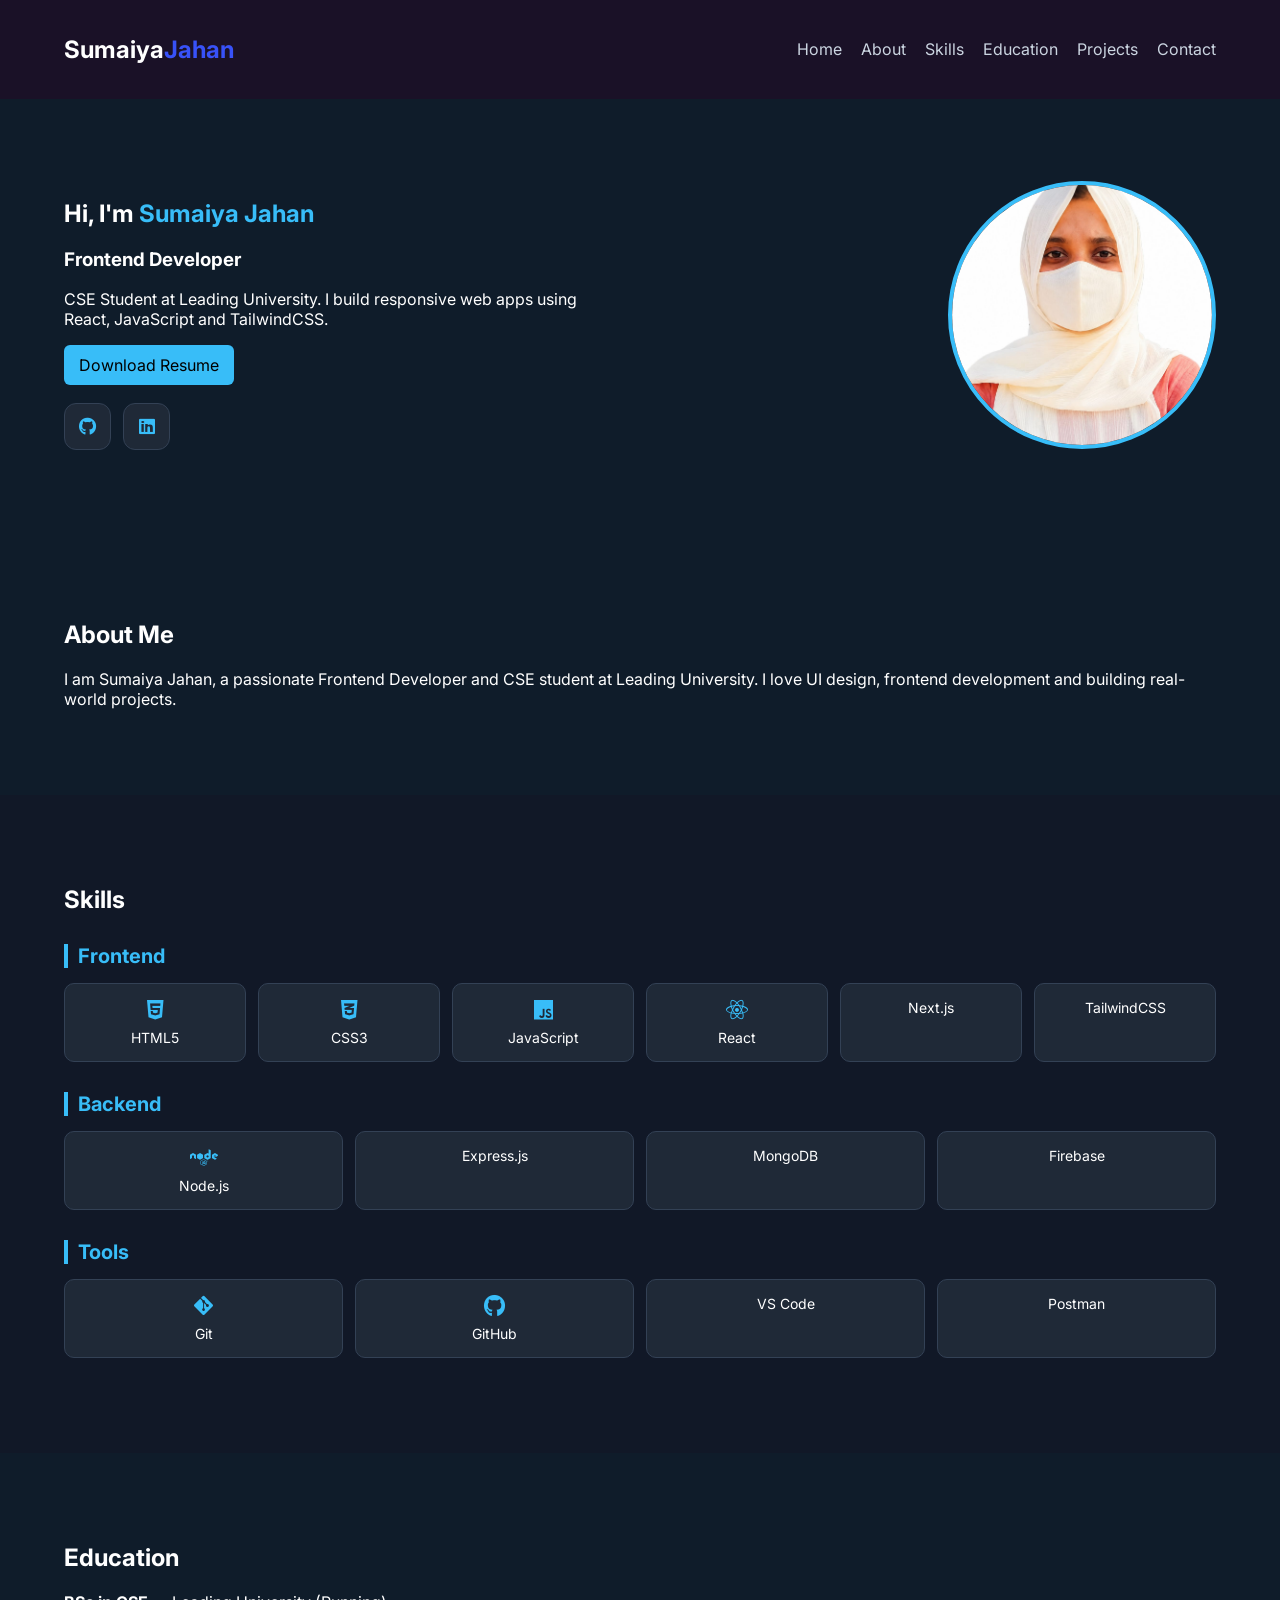
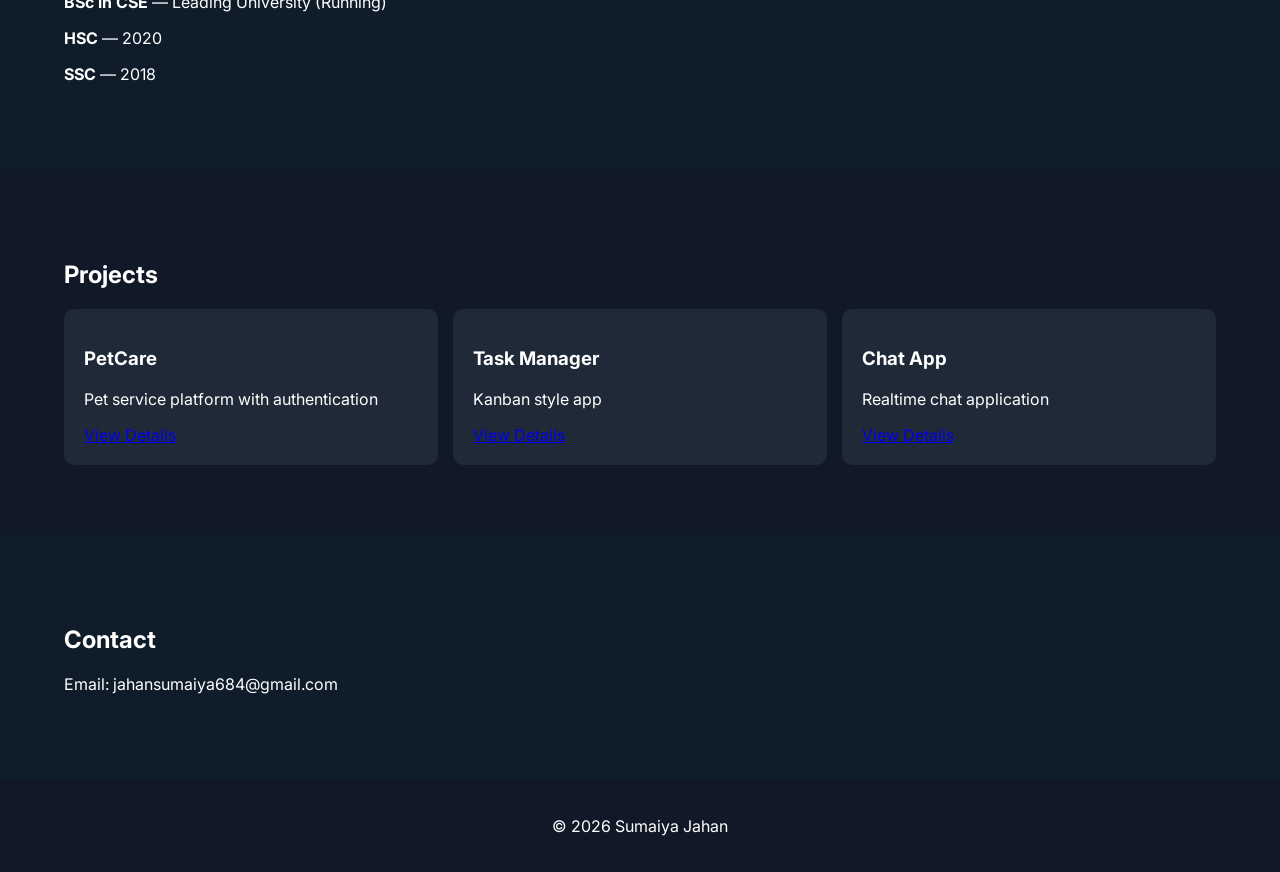
==== index.html @ 9c6f7a96 "portfolio" ====
<!DOCTYPE html>
<html lang="en">
<head>
<meta charset="UTF-8">
<meta name="viewport" content="width=device-width, initial-scale=1.0">

<title>Sumaiya Jahan — Portfolio</title>

<link href="https://fonts.googleapis.com/css2?family=Inter:wght@400;500;600;700&display=swap" rel="stylesheet">

<!-- Font Awesome -->
<link rel="stylesheet" href="https://cdnjs.cloudflare.com/ajax/libs/font-awesome/6.5.1/css/all.min.css">

<link rel="stylesheet" href="style.css">
</head>

<body>

<!-- NAVBAR -->
<header class="navbar">
  <div class="wrap nav">
    <h2 class="logo">Sumaiya<span>Jahan</span></h2>

    <nav>
      <a href="#home">Home</a>
      <a href="#about">About</a>
      <a href="#skills">Skills</a>
      <a href="#education">Education</a>
      <a href="#projects">Projects</a>
      <a href="#contact">Contact</a>
    </nav>
  </div>
</header>



<!-- HERO -->
<section id="home" class="hero">
  <div class="wrap hero-grid">

    <!-- LEFT SIDE TEXT -->
    <div class="hero-text">

      <h1>Hi, I'm <span>Sumaiya Jahan</span></h1>
      <h3>Frontend Developer</h3>

      <p>
        CSE Student at Leading University. I build responsive web apps using React, JavaScript and TailwindCSS.
      </p>

      <!-- BUTTONS -->
      <div class="btns">
        <a href="assets/resume.pdf" class="btn" download>Download Resume</a>
      </div>

      <!-- SOCIAL ICONS -->
      <div class="social-row">

        <a href="https://github.com/Sumaiya1044" target="_blank" class="social-btn github">
          <i class="fa-brands fa-github"></i>
        </a>

      <a href="https://www.linkedin.com/in/sumaiya-jahan7953/" target="_blank" rel="noopener noreferrer" class="social-btn linkedin">
  <i class="fa-brands fa-linkedin"></i>
</a>


      </div>

    </div>

    <!-- RIGHT SIDE IMAGE -->
    <div class="photo">
      <img src="assets/img.jpg.jpeg" class="profile-img" alt="Profile Image">
    </div>

  </div>
</section>
    
  

 

</section>

<!-- ABOUT -->
<section id="about" class="section">
  <div class="wrap">
    <h2>About Me</h2>

    <p>
      I am Sumaiya Jahan, a passionate Frontend Developer and CSE student at Leading University.
      I love UI design, frontend development and building real-world projects.
    </p>
  </div>
</section>

<!-- SKILLS -->
<section id="skills" class="section dark">
  <div class="wrap">

    <h2>Skills</h2>

    <!-- FRONTEND -->
    <h3 class="skill-title">Frontend</h3>
    <div class="skills-grid">

      <div class="skill-card"><i class="fa-brands fa-html5"></i><p>HTML5</p></div>
      <div class="skill-card"><i class="fa-brands fa-css3-alt"></i><p>CSS3</p></div>
      <div class="skill-card"><i class="fa-brands fa-js"></i><p>JavaScript</p></div>
      <div class="skill-card"><i class="fa-brands fa-react"></i><p>React</p></div>
      <div class="skill-card"><p>Next.js</p></div>
      <div class="skill-card"><p>TailwindCSS</p></div>

    </div>

    <!-- BACKEND -->
    <h3 class="skill-title">Backend</h3>
    <div class="skills-grid">

      <div class="skill-card"><i class="fa-brands fa-node"></i><p>Node.js</p></div>
      <div class="skill-card"><p>Express.js</p></div>
      <div class="skill-card"><p>MongoDB</p></div>
      <div class="skill-card"><p>Firebase</p></div>

    </div>

    <!-- TOOLS -->
    <h3 class="skill-title">Tools</h3>
    <div class="skills-grid">

      <div class="skill-card"><i class="fa-brands fa-git-alt"></i><p>Git</p></div>
      <div class="skill-card"><i class="fa-brands fa-github"></i><p>GitHub</p></div>
      <div class="skill-card"><p>VS Code</p></div>
      <div class="skill-card"><p>Postman</p></div>

    </div>

  </div>
</section>

<!-- EDUCATION -->
<section id="education" class="section">
  <div class="wrap">
    <h2>Education</h2>

    <p><b>BSc in CSE</b> — Leading University (Running)</p>
    <p><b>HSC</b> — 2020</p>
    <p><b>SSC</b> — 2018</p>
  </div>
</section>

<!-- PROJECTS -->
<section id="projects" class="section dark">
  <div class="wrap">
    <h2>Projects</h2>

    <div class="grid">

      <div class="card">
  <h3>PetCare</h3>
  <p>Pet service platform with authentication</p>

  <!-- VIEW DETAILS LINK -->
  <a href="project1.html" class="btn-small">View Details</a>
</div>

      <div class="card">
  <h3>Task Manager</h3>
  <p>Kanban style app</p>
  <a href="coming-soon.html">View Details</a>
</div>

      <div class="card">
        <h3>Chat App</h3>
        <p>Realtime chat application</p>
        <a href=".html">View Details</a>
      </div>

    </div>
  </div>
</section>

<!-- CONTACT -->
<section id="contact" class="section">
  <div class="wrap">
    <h2>Contact</h2>

    <p>Email: jahansumaiya684@gmail.com</p>
    
  </div>
</section>

<footer>
  <p>© 2026 Sumaiya Jahan</p>
</footer>

</body>
</html>
---- style.css ----
body{
  margin:0;
  font-family:Inter;
  background:#0f1c2a;
  color:white;
}

/* NAVBAR */
.navbar{
  background:#1a1127;
  padding:15px 0;
  position:sticky;
  top:0;
}

.wrap{
  width:90%;
  margin:auto;
}

.nav{
  display:flex;
  justify-content:space-between;
  align-items:center;
}

.nav a{
  color:#cbd5e1;
  margin-left:15px;
  text-decoration:none;
}

.logo span{ color:#3852f8; }

/* HERO */
.hero{ padding:80px 0; }

.hero-grid{
  display:flex;
  justify-content:space-between;
  align-items:center;
  gap:30px;
}

.hero h1 span{ color:#38bdf8; }

/* BUTTON */
.btn{
  display:inline-block;
  padding:10px 15px;
  background:#38bdf8;
  color:black;
  text-decoration:none;
  margin-right:10px;
  border-radius:6px;
}

.btn.outline{
  background:transparent;
  border:1px solid #38bdf8;
  color:#38bdf8;
}

/* ===== SOCIAL ICONS ===== */
.social-row{
  display:flex;
  gap:12px;
  margin-top:18px;
}

.social-btn{
  width:45px;
  height:45px;
  display:flex;
  align-items:center;
  justify-content:center;
  border-radius:12px;
  background:#1f2937;
  border:1px solid #334155;
  color:#38bdf8;
  font-size:18px;
  text-decoration:none;
  transition:0.3s ease;
  position:relative;
  overflow:hidden;
}

/* hover animation */
.social-btn:hover{
  transform:translateY(-4px) scale(1.05);
  color:white;
}

/* GitHub */
.social-btn.github:hover{
  background:#171515;
  box-shadow:0 0 15px rgba(23,21,21,0.6);
}

/* LinkedIn */
.social-btn.linkedin:hover{
  background:#0a66c2;
  box-shadow:0 0 15px rgba(10,102,194,0.6);
}

/* Facebook */
.social-btn.facebook:hover{
  background:#1877f2;
  box-shadow:0 0 15px rgba(24,119,242,0.6);
}

/* subtle glow effect */
.social-btn::after{
  content:"";
  position:absolute;
  width:100%;
  height:100%;
  top:0;
  left:0;
  background:rgba(255,255,255,0.05);
  opacity:0;
  transition:0.3s;
}

.social-btn:hover::after{
  opacity:1;
}

/* IMAGE */
.photo img{
  width:220px;
  border-radius:50%;
  border:4px solid #38bdf8;
}


/* SECTION */
.section{
  padding:70px 0;
}

.dark{
  background:#111827;
}

.skill-title{
  margin-top:30px;
  margin-bottom:15px;
  color:#38bdf8;
  font-size:20px;
  border-left:4px solid #38bdf8;
  padding-left:10px;
}

.skills-grid{
  display:grid;
  grid-template-columns:repeat(auto-fit,minmax(120px,1fr));
  gap:12px;
  margin-bottom:25px;
}

.skill-card{
  background:#1f2937;
  border:1px solid #334155;
  padding:15px;
  border-radius:10px;
  text-align:center;
  transition:0.3s;
  cursor:pointer;
}

.skill-card i{
  font-size:22px;
  margin-bottom:8px;
  color:#38bdf8;
}

.skill-card p{
  margin:0;
  font-size:14px;
}

.skill-card:hover{
  transform:translateY(-5px);
  background:#38bdf8;
  color:black;
}

.skill-card:hover i{
  color:black;
}

.box{
  background:#1f2937;
  padding:10px 15px;
  border-radius:8px;
}

/* GRID */
.grid{
  display:grid;
  grid-template-columns:repeat(3,1fr);
  gap:15px;
}

.card{
  background:#1f2937;
  padding:20px;
  border-radius:10px;
}

/* FOOTER */
footer{
  text-align:center;
  padding:20px;
  background:#111827;
}

/* RESPONSIVE */
@media(max-width:768px){
  .hero-grid{
    flex-direction:column;
    text-align:center;
  }

  .grid{
    grid-template-columns:1fr;
  }
}
/* HERO LEFT + RIGHT LAYOUT */
.hero-grid{
  display:flex;
  justify-content:space-between;
  align-items:center;
  gap:40px;
}

.hero-text{
  flex:1;
}

/* RIGHT SIDE IMAGE */
.photo{
  flex:1;
  display:flex;
  justify-content:flex-end;
  align-items:center;
}

.photo img{
  width:260px;
  height:260px;
  border-radius:50%;
  border:4px solid #38bdf8;
  object-fit:cover;
  transition:0.3s ease;
}

/* hover effect */
.photo img:hover{
  transform:scale(1.05);
  box-shadow:0 0 20px rgba(56,189,248,0.5);
}

/* RESPONSIVE FIX */
@media(max-width:768px){
  .hero-grid{
    flex-direction:column;
    text-align:center;
  }

  .photo{
    justify-content:center;
    margin-top:20px;
  }
}
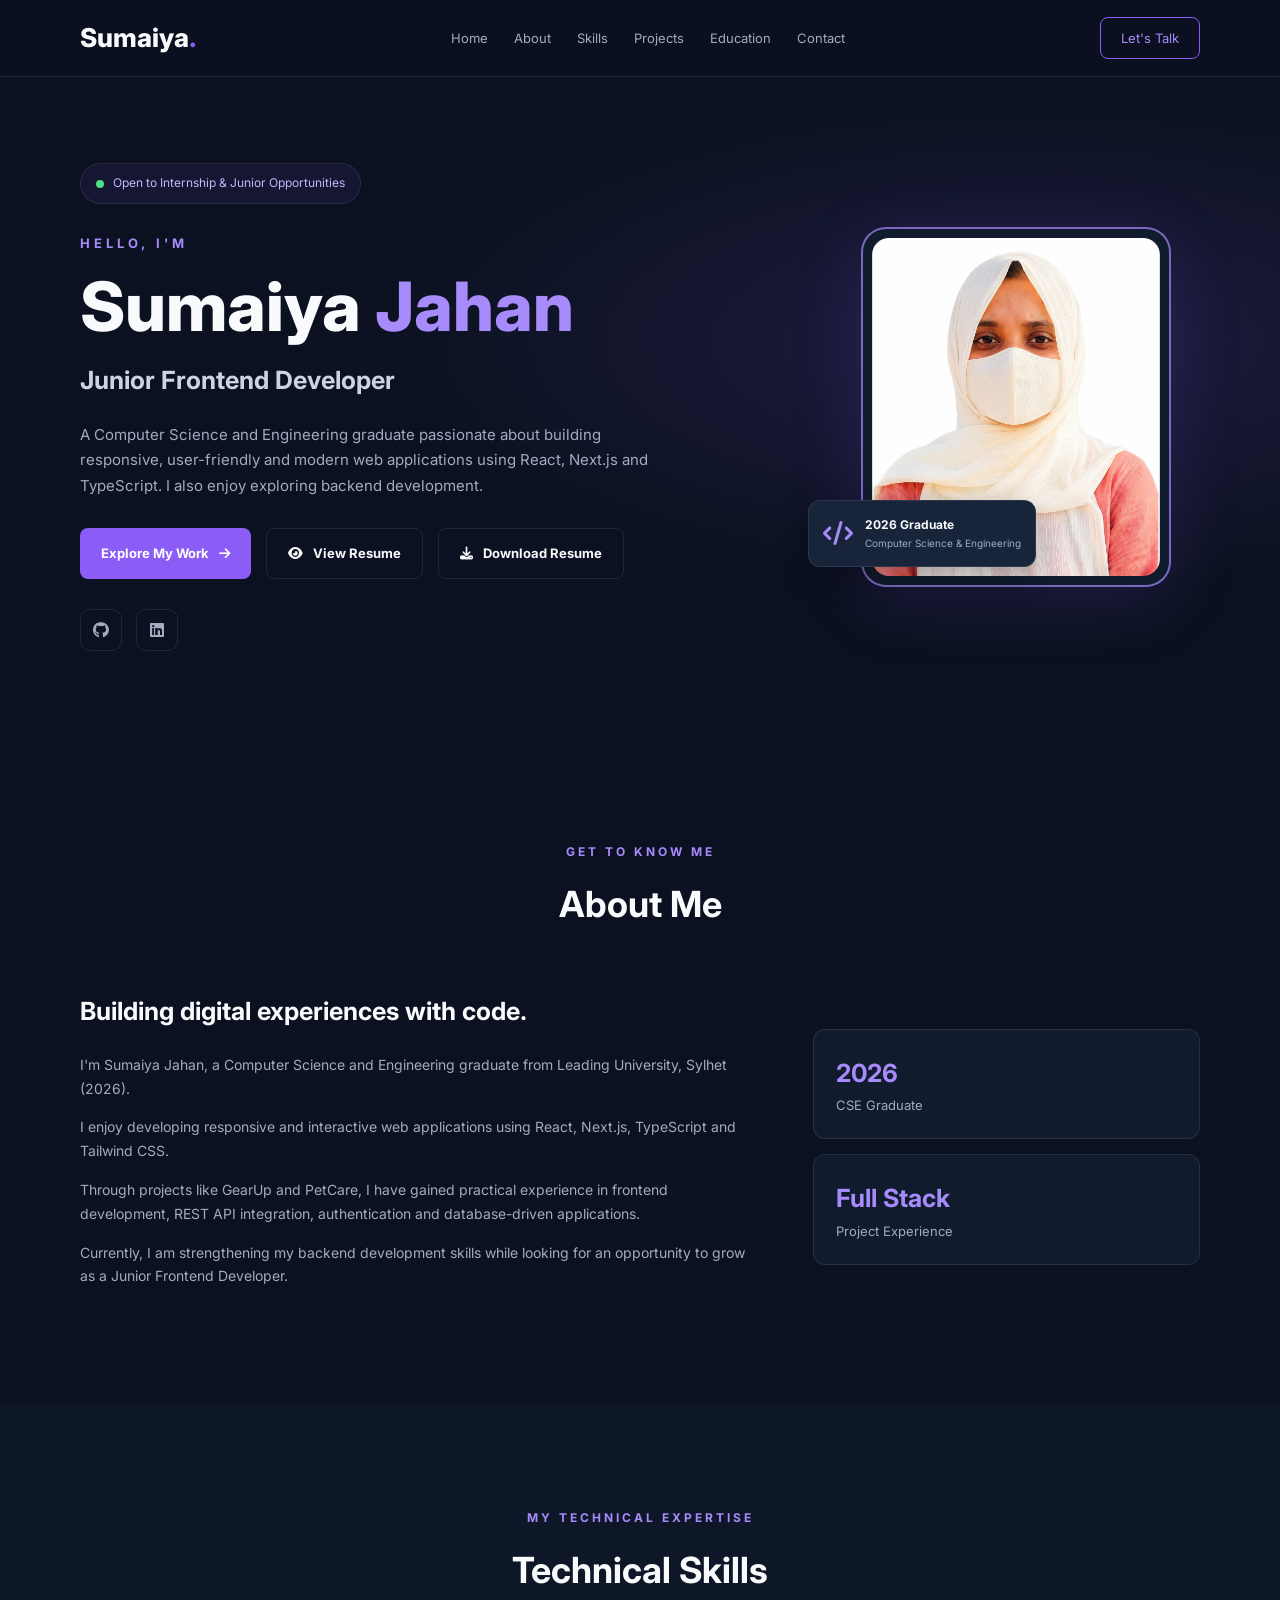
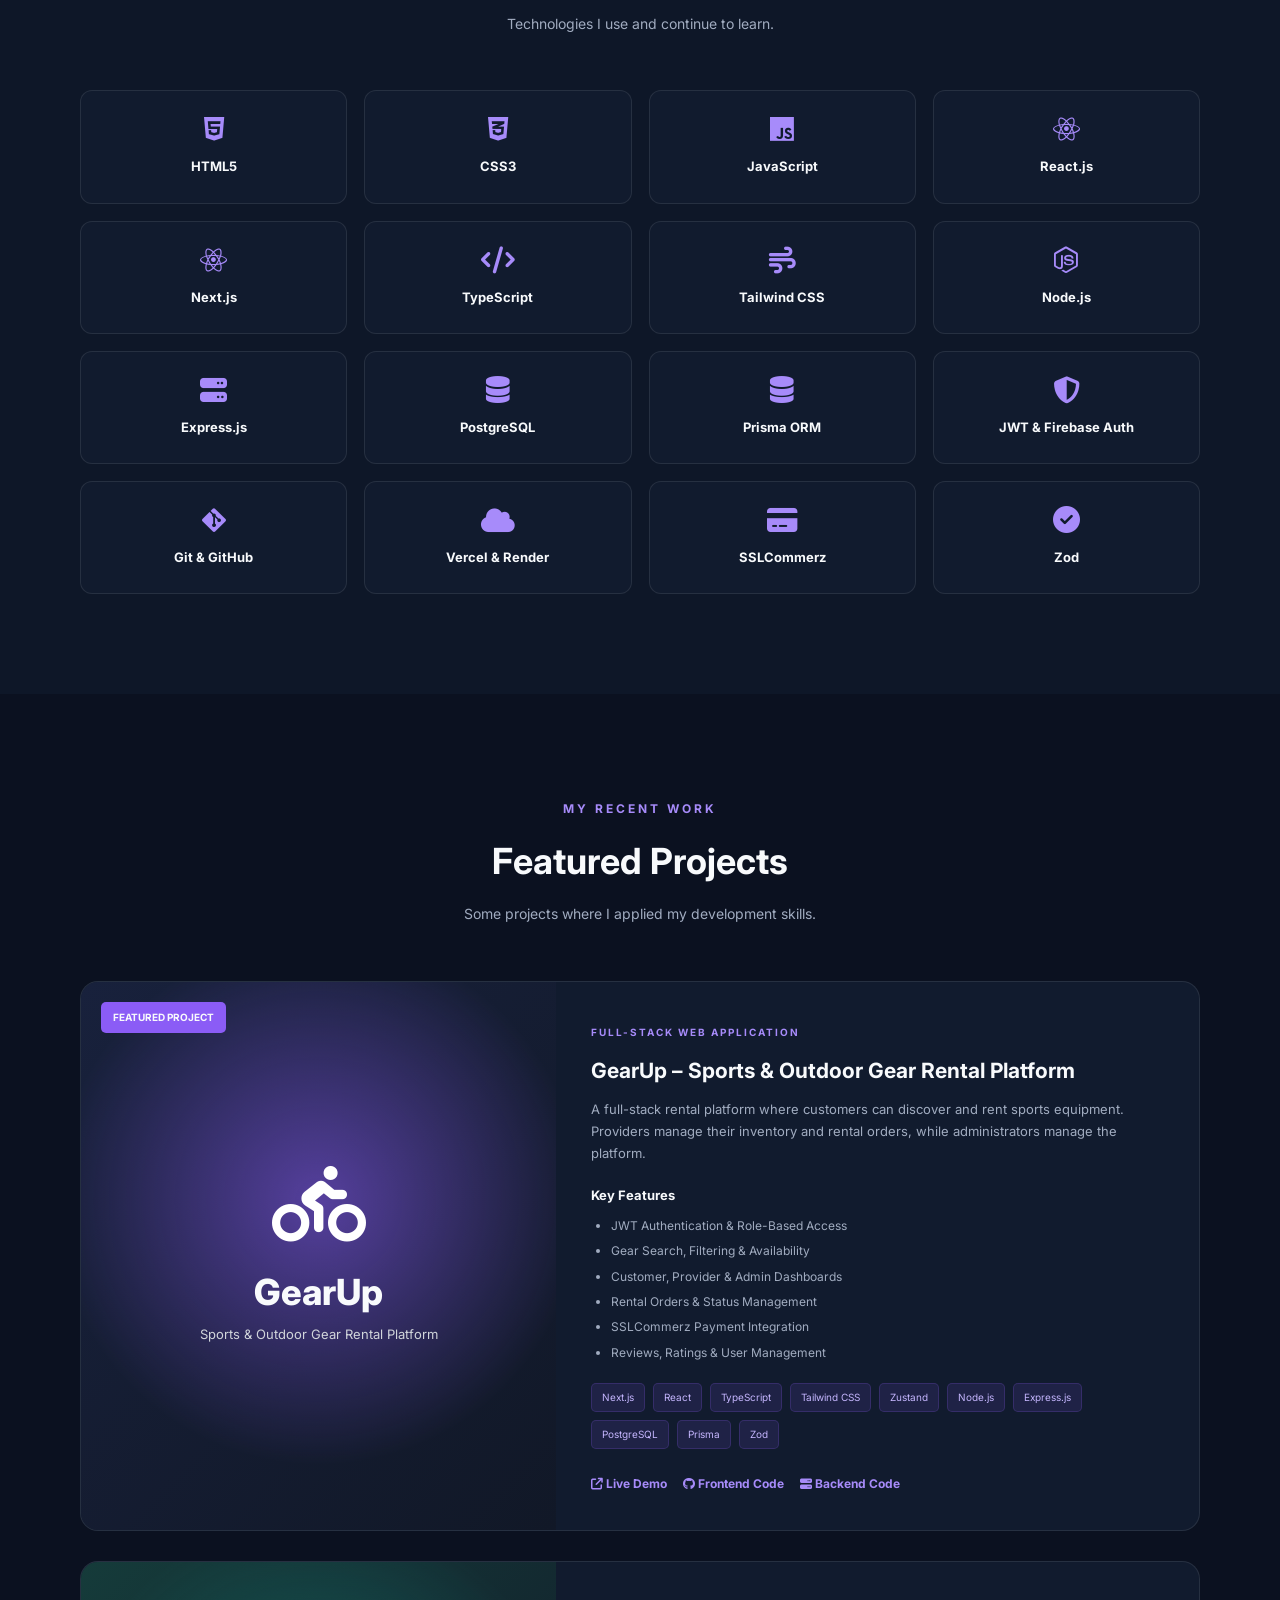
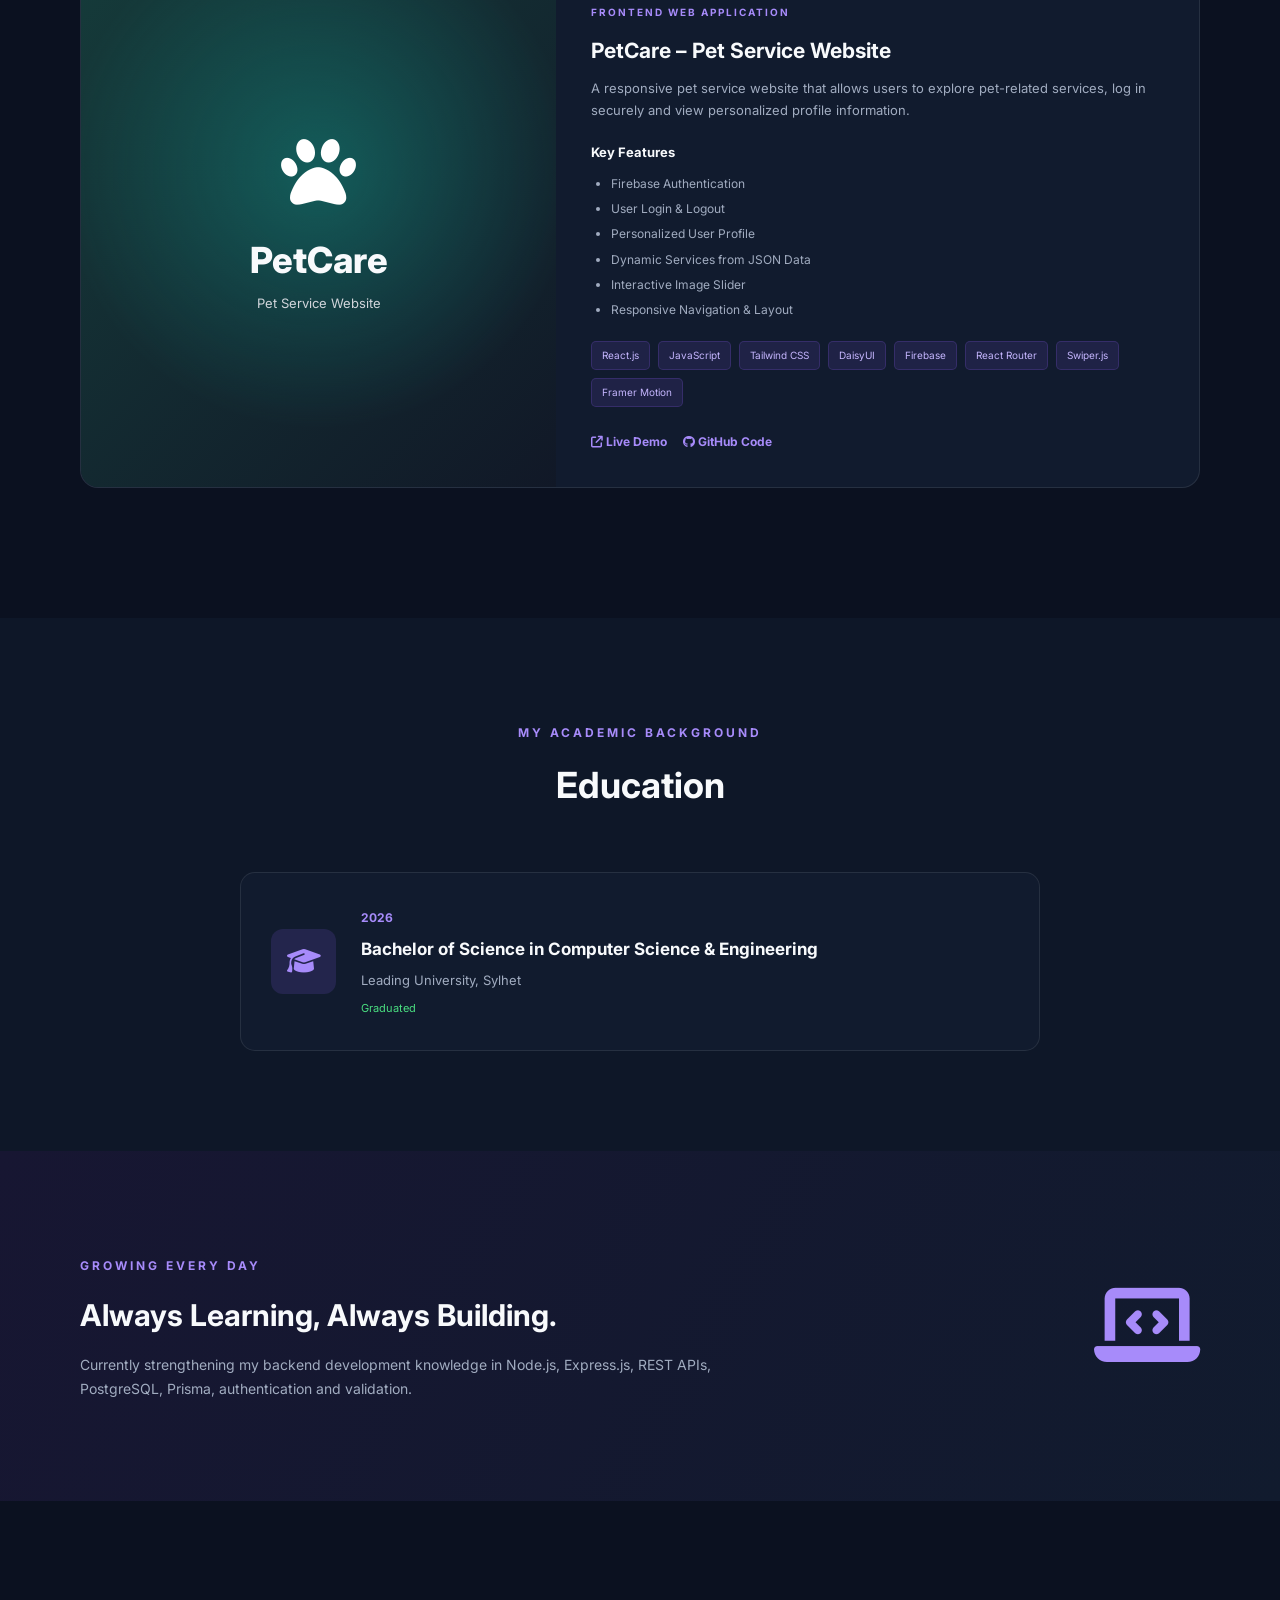
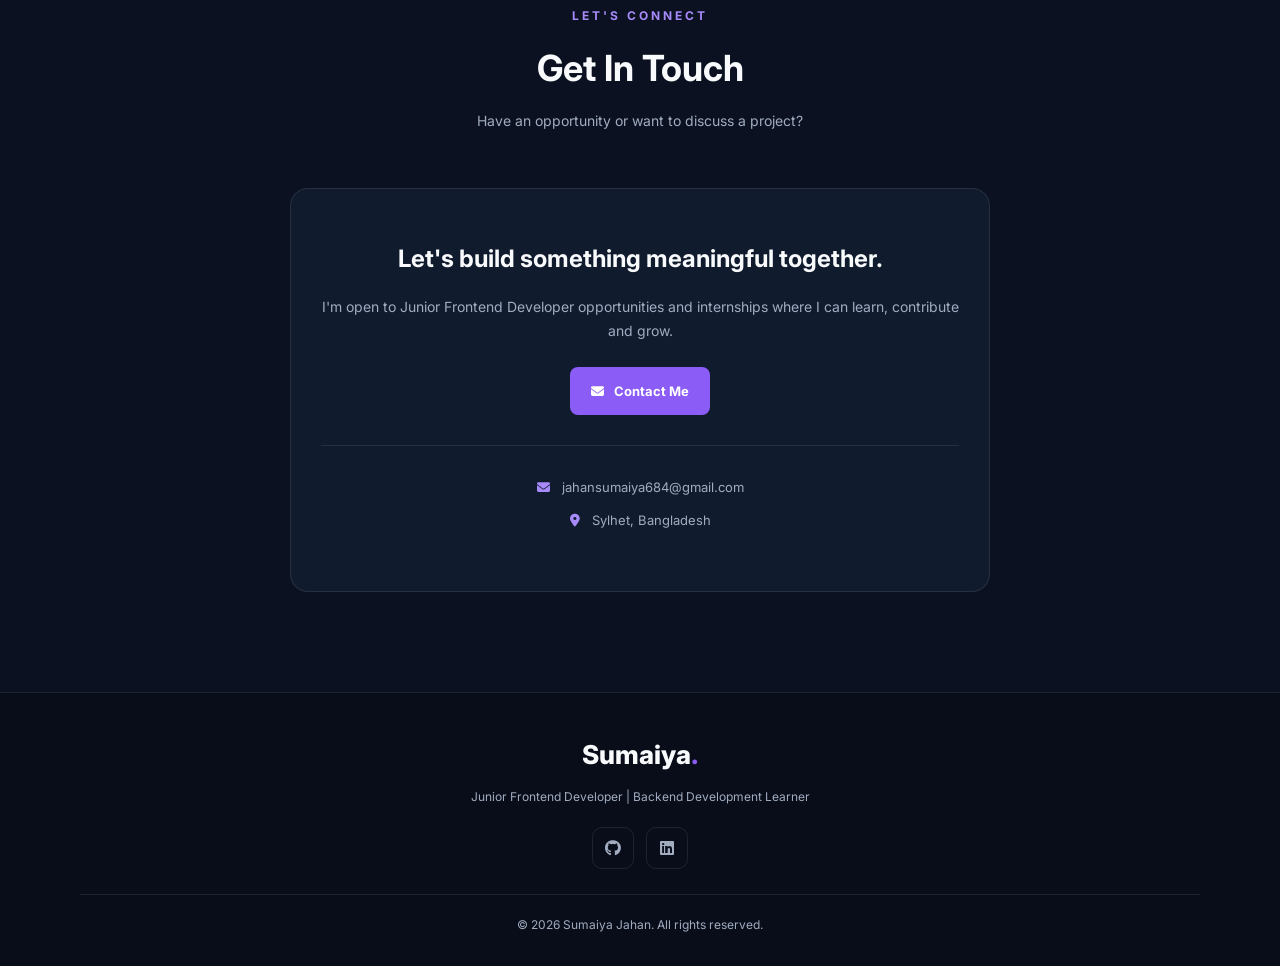
==== commit a0a8b9bd: "update portfolio design and project screenshots" ====
--- a/index.html
+++ b/index.html
@@ -1,66 +1,122 @@
+
 <!DOCTYPE html>
 <html lang="en">
 <head>
-<meta charset="UTF-8">
-<meta name="viewport" content="width=device-width, initial-scale=1.0">
-
-<title>Sumaiya Jahan — Portfolio</title>
-
-<link href="https://fonts.googleapis.com/css2?family=Inter:wght@400;500;600;700&display=swap" rel="stylesheet">
-
-<!-- Font Awesome -->
-<link rel="stylesheet" href="https://cdnjs.cloudflare.com/ajax/libs/font-awesome/6.5.1/css/all.min.css">
-
-<link rel="stylesheet" href="style.css">
+  <meta charset="UTF-8">
+  <meta name="viewport" content="width=device-width, initial-scale=1.0">
+
+  <title>Sumaiya Jahan | Junior Frontend Developer</title>
+
+  <meta name="description"
+    content="Sumaiya Jahan - Junior Frontend Developer. Explore my portfolio, skills and projects.">
+
+  <link rel="preconnect" href="https://fonts.googleapis.com">
+  <link rel="preconnect" href="https://fonts.gstatic.com" crossorigin>
+
+  <link href="https://fonts.googleapis.com/css2?family=Inter:wght@400;500;600;700;800&display=swap"
+    rel="stylesheet">
+
+  <link rel="stylesheet"
+    href="https://cdnjs.cloudflare.com/ajax/libs/font-awesome/6.5.1/css/all.min.css">
+
+  <link rel="stylesheet" href="style.css">
 </head>
 
 <body>
 
-<!-- NAVBAR -->
-<header class="navbar">
-  <div class="wrap nav">
-    <h2 class="logo">Sumaiya<span>Jahan</span></h2>
-
-    <nav>
-      <a href="#home">Home</a>
-      <a href="#about">About</a>
-      <a href="#skills">Skills</a>
-      <a href="#education">Education</a>
-      <a href="#projects">Projects</a>
-      <a href="#contact">Contact</a>
-    </nav>
-  </div>
-</header>
-
-
-
+  <!-- NAVBAR -->
+  <header class="navbar">
+    <div class="container nav-container">
+
+      <a href="#home" class="logo">
+        Sumaiya<span>.</span>
+      </a>
+
+      <nav>
+        <a href="#home">Home</a>
+        <a href="#about">About</a>
+        <a href="#skills">Skills</a>
+        <a href="#projects">Projects</a>
+        <a href="#education">Education</a>
+        <a href="#contact">Contact</a>
+      </nav>
+
+      <a href="#contact" class="nav-btn">Let's Talk</a>
+
+    </div>
+  </header>
+
+
+  
 <!-- HERO -->
-<section id="home" class="hero">
-  <div class="wrap hero-grid">
-
-    <!-- LEFT SIDE TEXT -->
-    <div class="hero-text">
-
-      <h1>Hi, I'm <span>Sumaiya Jahan</span></h1>
-      <h3>Frontend Developer</h3>
-
-      <p>
-        CSE Student at Leading University. I build responsive web apps using React, JavaScript and TailwindCSS.
+<section class="hero" id="home">
+  <div class="container hero-container">
+
+    <div class="hero-content">
+
+      <span class="availability">
+        <span class="status-dot"></span>
+        Open to Internship & Junior Opportunities
+      </span>
+
+      <p class="intro">HELLO, I'M</p>
+
+      <h1>
+        Sumaiya <span>Jahan</span>
+      </h1>
+
+      <h2>Junior Frontend Developer</h2>
+
+      <p class="hero-description">
+        A Computer Science and Engineering graduate passionate
+        about building responsive, user-friendly and modern web
+        applications using React, Next.js and TypeScript.
+        I also enjoy exploring backend development.
       </p>
 
-      <!-- BUTTONS -->
-      <div class="btns">
-        <a href="assets/resume.pdf" class="btn" download>Download Resume</a>
-      </div>
-
-      <!-- SOCIAL ICONS -->
-      <div class="social-row">
-
-        <a href="https://github.com/Sumaiya1044" target="_blank" class="social-btn github">
+      <div class="hero-buttons">
+
+        <!-- Explore Projects -->
+        <a href="#projects" class="btn primary-btn">
+          Explore My Work
+          <i class="fa-solid fa-arrow-right"></i>
+        </a>
+
+        <!-- View Resume -->
+        <a
+          href="https://drive.google.com/file/d/18l-4Nv_-BsLeWYZWY305OT5LPzRdmE5b/view"
+          class="btn secondary-btn"
+          target="_blank"
+          rel="noopener noreferrer">
+          <i class="fa-solid fa-eye"></i>
+          View Resume
+        </a>
+
+        <!-- Download Resume -->
+        <a
+          href="https://drive.google.com/uc?export=download&id=18l-4Nv_-BsLeWYZWY305OT5LPzRdmE5b"
+          class="btn secondary-btn"
+          target="_blank"
+          rel="noopener noreferrer">
+          <i class="fa-solid fa-download"></i>
+          Download Resume
+        </a>
+
+      </div>
+
+      <div class="social-links">
+
+        <a href="https://github.com/Sumaiya1044"
+           target="_blank"
+           rel="noopener noreferrer"
+           aria-label="GitHub">
           <i class="fa-brands fa-github"></i>
         </a>
 
-      <a href="https://www.linkedin.com/in/sumaiya-jahan7953/" target="_blank" rel="noopener noreferrer" class="social-btn linkedin">
+        <a href="https://www.linkedin.com/in/sumaiya1044/"
+   target="_blank"
+   rel="noopener noreferrer"
+   aria-label="LinkedIn">
   <i class="fa-brands fa-linkedin"></i>
 </a>
 
@@ -69,131 +125,457 @@
 
     </div>
 
-    <!-- RIGHT SIDE IMAGE -->
-    <div class="photo">
-      <img src="assets/img.jpg.jpeg" class="profile-img" alt="Profile Image">
+    <div class="hero-image">
+
+      <div class="image-frame">
+        <img
+          src="assets/img.jpg.jpeg"
+          alt="Sumaiya Jahan - Junior Frontend Developer">
+      </div>
+
+      <div class="floating-card">
+        <i class="fa-solid fa-code"></i>
+        <div>
+          <strong>2026 Graduate</strong>
+          <small>Computer Science & Engineering</small>
+        </div>
+      </div>
+
     </div>
 
   </div>
 </section>
-    
-  
-
- 
-
-</section>
-
-<!-- ABOUT -->
-<section id="about" class="section">
-  <div class="wrap">
-    <h2>About Me</h2>
-
-    <p>
-      I am Sumaiya Jahan, a passionate Frontend Developer and CSE student at Leading University.
-      I love UI design, frontend development and building real-world projects.
-    </p>
-  </div>
-</section>
-
-<!-- SKILLS -->
-<section id="skills" class="section dark">
-  <div class="wrap">
-
-    <h2>Skills</h2>
-
-    <!-- FRONTEND -->
-    <h3 class="skill-title">Frontend</h3>
-    <div class="skills-grid">
-
-      <div class="skill-card"><i class="fa-brands fa-html5"></i><p>HTML5</p></div>
-      <div class="skill-card"><i class="fa-brands fa-css3-alt"></i><p>CSS3</p></div>
-      <div class="skill-card"><i class="fa-brands fa-js"></i><p>JavaScript</p></div>
-      <div class="skill-card"><i class="fa-brands fa-react"></i><p>React</p></div>
-      <div class="skill-card"><p>Next.js</p></div>
-      <div class="skill-card"><p>TailwindCSS</p></div>
-
-    </div>
-
-    <!-- BACKEND -->
-    <h3 class="skill-title">Backend</h3>
-    <div class="skills-grid">
-
-      <div class="skill-card"><i class="fa-brands fa-node"></i><p>Node.js</p></div>
-      <div class="skill-card"><p>Express.js</p></div>
-      <div class="skill-card"><p>MongoDB</p></div>
-      <div class="skill-card"><p>Firebase</p></div>
-
-    </div>
-
-    <!-- TOOLS -->
-    <h3 class="skill-title">Tools</h3>
-    <div class="skills-grid">
-
-      <div class="skill-card"><i class="fa-brands fa-git-alt"></i><p>Git</p></div>
-      <div class="skill-card"><i class="fa-brands fa-github"></i><p>GitHub</p></div>
-      <div class="skill-card"><p>VS Code</p></div>
-      <div class="skill-card"><p>Postman</p></div>
-
-    </div>
-
-  </div>
-</section>
-
-<!-- EDUCATION -->
-<section id="education" class="section">
-  <div class="wrap">
-    <h2>Education</h2>
-
-    <p><b>BSc in CSE</b> — Leading University (Running)</p>
-    <p><b>HSC</b> — 2020</p>
-    <p><b>SSC</b> — 2018</p>
-  </div>
-</section>
-
-<!-- PROJECTS -->
-<section id="projects" class="section dark">
-  <div class="wrap">
-    <h2>Projects</h2>
-
-    <div class="grid">
-
-      <div class="card">
-  <h3>PetCare</h3>
-  <p>Pet service platform with authentication</p>
-
-  <!-- VIEW DETAILS LINK -->
-  <a href="project1.html" class="btn-small">View Details</a>
-</div>
-
-      <div class="card">
-  <h3>Task Manager</h3>
-  <p>Kanban style app</p>
-  <a href="coming-soon.html">View Details</a>
-</div>
-
-      <div class="card">
-        <h3>Chat App</h3>
-        <p>Realtime chat application</p>
-        <a href=".html">View Details</a>
-      </div>
-
-    </div>
-  </div>
-</section>
-
-<!-- CONTACT -->
-<section id="contact" class="section">
-  <div class="wrap">
-    <h2>Contact</h2>
-
-    <p>Email: jahansumaiya684@gmail.com</p>
-    
-  </div>
-</section>
-
-<footer>
-  <p>© 2026 Sumaiya Jahan</p>
-</footer>
+
+
+  <!-- ABOUT -->
+  <section class="section" id="about">
+    <div class="container">
+
+      <div class="section-heading">
+        <span>GET TO KNOW ME</span>
+        <h2>About Me</h2>
+      </div>
+
+      <div class="about-content">
+
+        <div class="about-text">
+          <h3>Building digital experiences with code.</h3>
+
+          <p>
+            I'm Sumaiya Jahan, a Computer Science and Engineering
+            graduate from Leading University, Sylhet (2026).
+          </p>
+
+          <p>
+            I enjoy developing responsive and interactive web
+            applications using React, Next.js, TypeScript and
+            Tailwind CSS.
+          </p>
+
+          <p>
+            Through projects like GearUp and PetCare, I have gained
+            practical experience in frontend development,
+            REST API integration, authentication and database-driven
+            applications.
+          </p>
+
+          <p>
+            Currently, I am strengthening my backend development
+            skills while looking for an opportunity to grow as a
+            Junior Frontend Developer.
+          </p>
+        </div>
+
+        <div class="about-stats">
+
+          <div class="stat-card">
+            <h3>2026</h3>
+            <p>CSE Graduate</p>
+          </div>
+
+        
+          <div class="stat-card">
+            <h3>Full Stack</h3>
+            <p>Project Experience</p>
+          </div>
+
+        </div>
+
+      </div>
+    </div>
+  </section>
+
+
+  <!-- SKILLS -->
+  <section class="section skills-section" id="skills">
+    <div class="container">
+
+      <div class="section-heading">
+        <span>MY TECHNICAL EXPERTISE</span>
+        <h2>Technical Skills</h2>
+        <p>Technologies I use and continue to learn.</p>
+      </div>
+
+      <div class="skills-grid">
+
+        <div class="skill-card">
+          <i class="fa-brands fa-html5"></i>
+          <h3>HTML5</h3>
+        </div>
+
+        <div class="skill-card">
+          <i class="fa-brands fa-css3-alt"></i>
+          <h3>CSS3</h3>
+        </div>
+
+        <div class="skill-card">
+          <i class="fa-brands fa-js"></i>
+          <h3>JavaScript</h3>
+        </div>
+
+        <div class="skill-card">
+          <i class="fa-brands fa-react"></i>
+          <h3>React.js</h3>
+        </div>
+
+        <div class="skill-card">
+          <i class="fa-brands fa-react"></i>
+          <h3>Next.js</h3>
+        </div>
+
+        <div class="skill-card">
+          <i class="fa-solid fa-code"></i>
+          <h3>TypeScript</h3>
+        </div>
+
+        <div class="skill-card">
+          <i class="fa-solid fa-wind"></i>
+          <h3>Tailwind CSS</h3>
+        </div>
+
+        <div class="skill-card">
+          <i class="fa-brands fa-node-js"></i>
+          <h3>Node.js</h3>
+        </div>
+
+        <div class="skill-card">
+          <i class="fa-solid fa-server"></i>
+          <h3>Express.js</h3>
+        </div>
+
+        <div class="skill-card">
+          <i class="fa-solid fa-database"></i>
+          <h3>PostgreSQL</h3>
+        </div>
+
+        <div class="skill-card">
+          <i class="fa-solid fa-database"></i>
+          <h3>Prisma ORM</h3>
+        </div>
+
+        <div class="skill-card">
+          <i class="fa-solid fa-shield-halved"></i>
+          <h3>JWT & Firebase Auth</h3>
+        </div>
+
+        <div class="skill-card">
+          <i class="fa-brands fa-git-alt"></i>
+          <h3>Git & GitHub</h3>
+        </div>
+
+        <div class="skill-card">
+          <i class="fa-solid fa-cloud"></i>
+          <h3>Vercel & Render</h3>
+        </div>
+
+        <div class="skill-card">
+          <i class="fa-solid fa-credit-card"></i>
+          <h3>SSLCommerz</h3>
+        </div>
+
+        <div class="skill-card">
+          <i class="fa-solid fa-check-circle"></i>
+          <h3>Zod</h3>
+        </div>
+
+      </div>
+
+    </div>
+  </section>
+
+
+  <!-- PROJECTS -->
+  <section class="section" id="projects">
+    <div class="container">
+
+      <div class="section-heading">
+        <span>MY RECENT WORK</span>
+        <h2>Featured Projects</h2>
+        <p>Some projects where I applied my development skills.</p>
+      </div>
+
+
+      <!-- GEARUP -->
+      <article class="project-card featured-project">
+
+        <div class="project-image gear-image">
+          <div class="project-label">FEATURED PROJECT</div>
+          <i class="fa-solid fa-person-biking"></i>
+          <h3>GearUp</h3>
+          <p>Sports & Outdoor Gear Rental Platform</p>
+        </div>
+
+        <div class="project-content">
+
+          <span class="project-category">FULL-STACK WEB APPLICATION</span>
+
+          <h3>GearUp – Sports & Outdoor Gear Rental Platform</h3>
+
+          <p>
+            A full-stack rental platform where customers can
+            discover and rent sports equipment. Providers manage
+            their inventory and rental orders, while administrators
+            manage the platform.
+          </p>
+
+          <h4>Key Features</h4>
+
+          <ul>
+            <li>JWT Authentication & Role-Based Access</li>
+            <li>Gear Search, Filtering & Availability</li>
+            <li>Customer, Provider & Admin Dashboards</li>
+            <li>Rental Orders & Status Management</li>
+            <li>SSLCommerz Payment Integration</li>
+            <li>Reviews, Ratings & User Management</li>
+          </ul>
+
+          <div class="tech-stack">
+            <span>Next.js</span>
+            <span>React</span>
+            <span>TypeScript</span>
+            <span>Tailwind CSS</span>
+            <span>Zustand</span>
+            <span>Node.js</span>
+            <span>Express.js</span>
+            <span>PostgreSQL</span>
+            <span>Prisma</span>
+            <span>Zod</span>
+          </div>
+
+          <div class="project-links">
+            <a href="https://gearup-frontend-two.vercel.app/"
+               target="_blank"
+               rel="noopener noreferrer">
+              <i class="fa-solid fa-arrow-up-right-from-square"></i>
+              Live Demo
+            </a>
+
+            <a href="https://github.com/Sumaiya1044/gearup-frontend"
+               target="_blank"
+               rel="noopener noreferrer">
+              <i class="fa-brands fa-github"></i>
+              Frontend Code
+            </a>
+
+            <a href="https://github.com/Sumaiya1044/GearUp-Backend"
+               target="_blank"
+               rel="noopener noreferrer">
+              <i class="fa-solid fa-server"></i>
+              Backend Code
+            </a>
+          </div>
+
+        </div>
+      </article>
+
+
+      <!-- PETCARE -->
+      <article class="project-card">
+
+        <div class="project-image pet-image">
+          <i class="fa-solid fa-paw"></i>
+          <h3>PetCare</h3>
+          <p>Pet Service Website</p>
+        </div>
+
+        <div class="project-content">
+
+          <span class="project-category">FRONTEND WEB APPLICATION</span>
+
+          <h3>PetCare – Pet Service Website</h3>
+
+          <p>
+            A responsive pet service website that allows users
+            to explore pet-related services, log in securely and
+            view personalized profile information.
+          </p>
+
+          <h4>Key Features</h4>
+
+          <ul>
+            <li>Firebase Authentication</li>
+            <li>User Login & Logout</li>
+            <li>Personalized User Profile</li>
+            <li>Dynamic Services from JSON Data</li>
+            <li>Interactive Image Slider</li>
+            <li>Responsive Navigation & Layout</li>
+          </ul>
+
+          <div class="tech-stack">
+            <span>React.js</span>
+            <span>JavaScript</span>
+            <span>Tailwind CSS</span>
+            <span>DaisyUI</span>
+            <span>Firebase</span>
+            <span>React Router</span>
+            <span>Swiper.js</span>
+            <span>Framer Motion</span>
+          </div>
+
+          <div class="project-links">
+
+            <a href="https://sunny-pothos-a3ccf1.netlify.app/"
+               target="_blank"
+               rel="noopener noreferrer">
+              <i class="fa-solid fa-arrow-up-right-from-square"></i>
+              Live Demo
+            </a>
+
+            <a href="https://github.com/Sumaiya1044/petCare"
+               target="_blank"
+               rel="noopener noreferrer">
+              <i class="fa-brands fa-github"></i>
+              GitHub Code
+            </a>
+
+          </div>
+
+        </div>
+      </article>
+
+    </div>
+  </section>
+
+
+  <!-- EDUCATION -->
+  <section class="section education-section" id="education">
+    <div class="container">
+
+      <div class="section-heading">
+        <span>MY ACADEMIC BACKGROUND</span>
+        <h2>Education</h2>
+      </div>
+
+      <div class="education-card">
+
+        <div class="education-icon">
+          <i class="fa-solid fa-graduation-cap"></i>
+        </div>
+
+        <div>
+          <span class="education-year">2026</span>
+          <h3>Bachelor of Science in Computer Science & Engineering</h3>
+          <p>Leading University, Sylhet</p>
+          <span class="education-status">Graduated</span>
+        </div>
+
+      </div>
+
+    </div>
+  </section>
+
+
+  <!-- CURRENT LEARNING -->
+  <section class="section learning-section">
+    <div class="container learning-content">
+
+      <div>
+        <span class="section-kicker">GROWING EVERY DAY</span>
+        <h2>Always Learning, Always Building.</h2>
+        <p>
+          Currently strengthening my backend development
+          knowledge in Node.js, Express.js, REST APIs,
+          PostgreSQL, Prisma, authentication and validation.
+        </p>
+      </div>
+
+      <i class="fa-solid fa-laptop-code learning-icon"></i>
+
+    </div>
+  </section>
+
+
+  <!-- CONTACT -->
+  <section class="section contact-section" id="contact">
+    <div class="container">
+
+      <div class="section-heading">
+        <span>LET'S CONNECT</span>
+        <h2>Get In Touch</h2>
+        <p>Have an opportunity or want to discuss a project?</p>
+      </div>
+
+      <div class="contact-card">
+
+        <h3>Let's build something meaningful together.</h3>
+
+        <p>
+          I'm open to Junior Frontend Developer opportunities
+          and internships where I can learn, contribute and grow.
+        </p>
+
+        <a href="mailto:jahansumaiya684@gmail.com"
+           class="btn primary-btn">
+          <i class="fa-solid fa-envelope"></i>
+          Contact Me
+        </a>
+
+        <div class="contact-details">
+          <p>
+            <i class="fa-solid fa-envelope"></i>
+            jahansumaiya684@gmail.com
+          </p>
+
+          <p>
+            <i class="fa-solid fa-location-dot"></i>
+            Sylhet, Bangladesh
+          </p>
+        </div>
+
+      </div>
+
+    </div>
+  </section>
+
+
+  <!-- FOOTER -->
+  <footer class="footer">
+    <div class="container">
+
+      <h3>Sumaiya<span>.</span></h3>
+
+      <p>Junior Frontend Developer | Backend Development Learner</p>
+
+      <div class="footer-socials">
+        <a href="https://github.com/Sumaiya1044"
+           target="_blank"
+           rel="noopener noreferrer">
+          <i class="fa-brands fa-github"></i>
+        </a>
+
+        <a href="https://linkedin.com/in/sumaiya1044"
+           target="_blank"
+           rel="noopener noreferrer">
+          <i class="fa-brands fa-linkedin"></i>
+        </a>
+      </div>
+
+      <p class="copyright">
+        © 2026 Sumaiya Jahan. All rights reserved.
+      </p>
+
+    </div>
+  </footer>
 
 </body>
-</html>+</html>
--- a/style.css
+++ b/style.css
@@ -1,276 +1,838 @@
-body{
-  margin:0;
-  font-family:Inter;
-  background:#0f1c2a;
-  color:white;
-}
-
-/* NAVBAR */
-.navbar{
-  background:#1a1127;
-  padding:15px 0;
-  position:sticky;
-  top:0;
-}
-
-.wrap{
-  width:90%;
-  margin:auto;
-}
-
-.nav{
-  display:flex;
-  justify-content:space-between;
-  align-items:center;
-}
-
-.nav a{
-  color:#cbd5e1;
-  margin-left:15px;
-  text-decoration:none;
-}
-
-.logo span{ color:#3852f8; }
-
-/* HERO */
-.hero{ padding:80px 0; }
-
-.hero-grid{
-  display:flex;
-  justify-content:space-between;
-  align-items:center;
-  gap:30px;
-}
-
-.hero h1 span{ color:#38bdf8; }
-
-/* BUTTON */
-.btn{
-  display:inline-block;
-  padding:10px 15px;
-  background:#38bdf8;
-  color:black;
-  text-decoration:none;
-  margin-right:10px;
-  border-radius:6px;
-}
-
-.btn.outline{
-  background:transparent;
-  border:1px solid #38bdf8;
-  color:#38bdf8;
-}
-
-/* ===== SOCIAL ICONS ===== */
-.social-row{
-  display:flex;
-  gap:12px;
-  margin-top:18px;
-}
-
-.social-btn{
-  width:45px;
-  height:45px;
-  display:flex;
-  align-items:center;
-  justify-content:center;
-  border-radius:12px;
-  background:#1f2937;
-  border:1px solid #334155;
-  color:#38bdf8;
-  font-size:18px;
-  text-decoration:none;
-  transition:0.3s ease;
-  position:relative;
-  overflow:hidden;
-}
-
-/* hover animation */
-.social-btn:hover{
-  transform:translateY(-4px) scale(1.05);
-  color:white;
-}
-
-/* GitHub */
-.social-btn.github:hover{
-  background:#171515;
-  box-shadow:0 0 15px rgba(23,21,21,0.6);
-}
-
-/* LinkedIn */
-.social-btn.linkedin:hover{
-  background:#0a66c2;
-  box-shadow:0 0 15px rgba(10,102,194,0.6);
-}
-
-/* Facebook */
-.social-btn.facebook:hover{
-  background:#1877f2;
-  box-shadow:0 0 15px rgba(24,119,242,0.6);
-}
-
-/* subtle glow effect */
-.social-btn::after{
-  content:"";
-  position:absolute;
-  width:100%;
-  height:100%;
-  top:0;
-  left:0;
-  background:rgba(255,255,255,0.05);
-  opacity:0;
-  transition:0.3s;
-}
-
-.social-btn:hover::after{
-  opacity:1;
-}
-
-/* IMAGE */
-.photo img{
-  width:220px;
-  border-radius:50%;
-  border:4px solid #38bdf8;
-}
-
-
-/* SECTION */
-.section{
-  padding:70px 0;
-}
-
-.dark{
-  background:#111827;
-}
-
-.skill-title{
-  margin-top:30px;
-  margin-bottom:15px;
-  color:#38bdf8;
-  font-size:20px;
-  border-left:4px solid #38bdf8;
-  padding-left:10px;
-}
-
-.skills-grid{
-  display:grid;
-  grid-template-columns:repeat(auto-fit,minmax(120px,1fr));
-  gap:12px;
-  margin-bottom:25px;
-}
-
-.skill-card{
-  background:#1f2937;
-  border:1px solid #334155;
-  padding:15px;
-  border-radius:10px;
-  text-align:center;
-  transition:0.3s;
-  cursor:pointer;
-}
-
-.skill-card i{
-  font-size:22px;
-  margin-bottom:8px;
-  color:#38bdf8;
-}
-
-.skill-card p{
-  margin:0;
-  font-size:14px;
-}
-
-.skill-card:hover{
-  transform:translateY(-5px);
-  background:#38bdf8;
-  color:black;
-}
-
-.skill-card:hover i{
-  color:black;
-}
-
-.box{
-  background:#1f2937;
-  padding:10px 15px;
-  border-radius:8px;
-}
-
-/* GRID */
-.grid{
-  display:grid;
-  grid-template-columns:repeat(3,1fr);
-  gap:15px;
-}
-
-.card{
-  background:#1f2937;
-  padding:20px;
-  border-radius:10px;
-}
-
-/* FOOTER */
-footer{
-  text-align:center;
-  padding:20px;
-  background:#111827;
-}
-
-/* RESPONSIVE */
-@media(max-width:768px){
-  .hero-grid{
-    flex-direction:column;
-    text-align:center;
-  }
-
-  .grid{
-    grid-template-columns:1fr;
-  }
-}
-/* HERO LEFT + RIGHT LAYOUT */
-.hero-grid{
-  display:flex;
-  justify-content:space-between;
-  align-items:center;
-  gap:40px;
-}
-
-.hero-text{
-  flex:1;
-}
-
-/* RIGHT SIDE IMAGE */
-.photo{
-  flex:1;
-  display:flex;
-  justify-content:flex-end;
-  align-items:center;
-}
-
-.photo img{
-  width:260px;
-  height:260px;
-  border-radius:50%;
-  border:4px solid #38bdf8;
-  object-fit:cover;
-  transition:0.3s ease;
-}
-
-/* hover effect */
-.photo img:hover{
-  transform:scale(1.05);
-  box-shadow:0 0 20px rgba(56,189,248,0.5);
-}
-
-/* RESPONSIVE FIX */
-@media(max-width:768px){
-  .hero-grid{
-    flex-direction:column;
-    text-align:center;
-  }
-
-  .photo{
-    justify-content:center;
-    margin-top:20px;
-  }
-}+
+
+:root {
+  --bg: #0b1120;
+  --surface: #111b2e;
+  --surface-light: #17243a;
+  --primary: #8b5cf6;
+  --secondary: #a78bfa;
+  --text: #f8fafc;
+  --muted: #a1acc0;
+  --border: rgba(255,255,255,0.09);
+}
+
+* {
+  margin: 0;
+  padding: 0;
+  box-sizing: border-box;
+  scroll-behavior: smooth;
+}
+
+body {
+  font-family: 'Inter', sans-serif;
+  background: var(--bg);
+  color: var(--text);
+  line-height: 1.7;
+}
+
+a {
+  text-decoration: none;
+  color: inherit;
+}
+
+.container {
+  width: min(1120px, 90%);
+  margin: auto;
+}
+
+.section {
+  padding: 100px 0;
+}
+
+section {
+  scroll-margin-top: 85px;
+}
+
+/* =========================
+   NAVBAR
+========================= */
+
+.navbar {
+  position: sticky;
+  top: 0;
+  z-index: 100;
+  background: rgba(11,17,32,0.92);
+  backdrop-filter: blur(16px);
+  border-bottom: 1px solid var(--border);
+}
+
+.nav-container {
+  min-height: 76px;
+  display: flex;
+  justify-content: space-between;
+  align-items: center;
+  gap: 20px;
+}
+
+.logo,
+.footer h3 {
+  font-size: 26px;
+  font-weight: 800;
+}
+
+.logo span,
+.footer h3 span {
+  color: var(--primary);
+}
+
+.nav-container nav {
+  display: flex;
+  align-items: center;
+  gap: 26px;
+}
+
+.nav-container nav a {
+  color: var(--muted);
+  font-size: 13px;
+  transition: 0.3s;
+}
+
+.nav-container nav a:hover {
+  color: var(--secondary);
+}
+
+.nav-btn {
+  border: 1px solid var(--primary);
+  padding: 9px 20px;
+  border-radius: 8px;
+  color: var(--secondary);
+  font-size: 13px;
+  transition: 0.3s;
+}
+
+.nav-btn:hover {
+  background: var(--primary);
+  color: white;
+}
+
+/* =========================
+   HERO
+========================= */
+
+.hero {
+  min-height: 660px;
+  display: flex;
+  align-items: center;
+  background:
+    radial-gradient(ellipse at 80% 40%,
+    rgba(139,92,246,0.15), transparent 45%);
+}
+
+.hero-container {
+  display: grid;
+  grid-template-columns: 1.3fr 0.7fr;
+  align-items: center;
+  gap: 70px;
+  padding: 80px 0;
+}
+
+.availability {
+  display: inline-flex;
+  align-items: center;
+  gap: 9px;
+  padding: 9px 15px;
+  border: 1px solid var(--border);
+  border-radius: 30px;
+  color: #c4b5fd;
+  font-size: 12px;
+  margin-bottom: 28px;
+  background: rgba(139,92,246,0.08);
+}
+
+.status-dot {
+  width: 8px;
+  height: 8px;
+  border-radius: 50%;
+  background: #4ade80;
+}
+
+.intro {
+  color: var(--secondary);
+  letter-spacing: 4px;
+  font-size: 13px;
+  font-weight: 700;
+}
+
+.hero h1 {
+  font-size: clamp(42px, 6vw, 68px);
+  line-height: 1.2;
+  margin: 12px 0;
+  font-weight: 800;
+}
+
+.hero h1 span {
+  color: var(--secondary);
+}
+
+.hero h2 {
+  font-size: 25px;
+  color: #cbd5e1;
+  margin-bottom: 20px;
+}
+
+.hero-description {
+  max-width: 590px;
+  color: var(--muted);
+  font-size: 15px;
+}
+
+.hero-buttons {
+  display: flex;
+  flex-wrap: wrap;
+  gap: 15px;
+  margin: 30px 0;
+}
+
+.btn {
+  display: inline-flex;
+  align-items: center;
+  gap: 10px;
+  padding: 13px 21px;
+  border-radius: 8px;
+  font-size: 13px;
+  font-weight: 700;
+  transition: 0.3s;
+}
+
+.primary-btn {
+  background: var(--primary);
+  color: white;
+}
+
+.primary-btn:hover {
+  background: #7c3aed;
+  transform: translateY(-3px);
+}
+
+.secondary-btn {
+  border: 1px solid var(--border);
+  color: var(--text);
+}
+
+.secondary-btn:hover {
+  border-color: var(--primary);
+  color: var(--secondary);
+}
+
+.social-links {
+  display: flex;
+  gap: 14px;
+}
+
+.social-links a,
+.footer-socials a {
+  width: 42px;
+  height: 42px;
+  border: 1px solid var(--border);
+  display: grid;
+  place-items: center;
+  border-radius: 10px;
+  color: var(--muted);
+  transition: 0.3s;
+}
+
+.social-links a:hover,
+.footer-socials a:hover {
+  color: white;
+  background: var(--primary);
+  transform: translateY(-4px);
+}
+
+/* HERO IMAGE */
+
+.hero-image {
+  position: relative;
+  display: flex;
+  justify-content: center;
+}
+
+.image-frame {
+  width: 310px;
+  height: 360px;
+  border: 2px solid rgba(167,139,250,0.7);
+  border-radius: 25px;
+  overflow: hidden;
+  padding: 9px;
+  background: var(--surface);
+  box-shadow: 0 15px 70px rgba(139,92,246,0.15);
+}
+
+.image-frame img {
+  width: 100%;
+  height: 100%;
+  object-fit: cover;
+  border-radius: 17px;
+}
+
+.floating-card {
+  position: absolute;
+  bottom: 20px;
+  left: -25px;
+  background: var(--surface-light);
+  border: 1px solid var(--border);
+  border-radius: 12px;
+  padding: 14px;
+  display: flex;
+  gap: 12px;
+  align-items: center;
+  box-shadow: 0 10px 30px rgba(0,0,0,0.3);
+}
+
+.floating-card i {
+  font-size: 24px;
+  color: var(--secondary);
+}
+
+.floating-card strong,
+.floating-card small {
+  display: block;
+}
+
+.floating-card strong {
+  font-size: 12px;
+}
+
+.floating-card small {
+  font-size: 10px;
+  color: var(--muted);
+}
+
+/* =========================
+   SECTION HEADINGS
+========================= */
+
+.section-heading {
+  text-align: center;
+  margin-bottom: 55px;
+}
+
+.section-heading span,
+.section-kicker {
+  color: var(--secondary);
+  font-size: 12px;
+  font-weight: 700;
+  letter-spacing: 3px;
+}
+
+.section-heading h2 {
+  font-size: 36px;
+  margin: 10px 0;
+}
+
+.section-heading p {
+  color: var(--muted);
+  font-size: 14px;
+}
+
+/* =========================
+   ABOUT
+========================= */
+
+.about-content {
+  display: grid;
+  grid-template-columns: 1.4fr 0.8fr;
+  gap: 55px;
+  align-items: center;
+}
+
+.about-text h3 {
+  font-size: 25px;
+  margin-bottom: 20px;
+}
+
+.about-text p {
+  color: var(--muted);
+  margin-bottom: 15px;
+  font-size: 14px;
+}
+
+.about-stats {
+  display: grid;
+  gap: 15px;
+}
+
+.stat-card {
+  padding: 22px;
+  background: var(--surface);
+  border: 1px solid var(--border);
+  border-radius: 12px;
+}
+
+.stat-card h3 {
+  color: var(--secondary);
+  font-size: 25px;
+}
+
+.stat-card p {
+  color: var(--muted);
+  font-size: 13px;
+}
+
+/* =========================
+   SKILLS
+========================= */
+
+.skills-section,
+.education-section {
+  background: #0e1728;
+}
+
+.skills-grid {
+  display: grid;
+  grid-template-columns: repeat(4, 1fr);
+  gap: 17px;
+}
+
+.skill-card {
+  padding: 25px 12px;
+  text-align: center;
+  background: var(--surface);
+  border: 1px solid var(--border);
+  border-radius: 12px;
+  transition: 0.3s;
+}
+
+.skill-card i {
+  color: var(--secondary);
+  font-size: 27px;
+  margin-bottom: 12px;
+}
+
+.skill-card h3 {
+  font-size: 13px;
+}
+
+.skill-card:hover {
+  transform: translateY(-6px);
+  border-color: var(--primary);
+  background: var(--surface-light);
+}
+
+/* =========================
+   PROJECTS
+========================= */
+
+.project-card {
+  display: grid;
+  grid-template-columns: 0.85fr 1.15fr;
+  background: var(--surface);
+  border: 1px solid var(--border);
+  border-radius: 18px;
+  overflow: hidden;
+  margin-bottom: 30px;
+  transition: 0.3s;
+}
+
+.project-card:hover {
+  border-color: rgba(167,139,250,0.6);
+  transform: translateY(-4px);
+}
+
+.project-image {
+  min-height: 380px;
+  display: flex;
+  flex-direction: column;
+  align-items: center;
+  justify-content: center;
+  text-align: center;
+  position: relative;
+  overflow: hidden;
+}
+
+.gear-image {
+  background:
+    radial-gradient(circle at 50% 40%,
+    rgba(139,92,246,0.55), transparent 65%),
+    linear-gradient(135deg,#18213c,#111827);
+}
+
+.pet-image {
+  background:
+    radial-gradient(circle at 50% 40%,
+    rgba(20,184,166,0.35), transparent 65%),
+    linear-gradient(135deg,#153b3a,#111827);
+}
+
+.project-image > i {
+  font-size: 75px;
+  margin-bottom: 20px;
+  color: white;
+}
+
+.project-image h3 {
+  font-size: 36px;
+  font-weight: 800;
+}
+
+.project-image p {
+  font-size: 13px;
+  color: #d1d5db;
+}
+
+.project-label {
+  position: absolute;
+  top: 20px;
+  left: 20px;
+  background: var(--primary);
+  padding: 7px 12px;
+  border-radius: 5px;
+  font-size: 10px;
+  font-weight: 700;
+}
+
+.project-content {
+  padding: 35px;
+}
+
+.project-category {
+  color: var(--secondary);
+  font-size: 10px;
+  font-weight: 700;
+  letter-spacing: 2px;
+}
+
+.project-content h3 {
+  font-size: 21px;
+  line-height: 1.4;
+  margin: 12px 0;
+}
+
+.project-content > p {
+  color: var(--muted);
+  font-size: 13px;
+  margin-bottom: 20px;
+}
+
+.project-content h4 {
+  font-size: 13px;
+  margin-bottom: 10px;
+}
+
+.project-content ul {
+  padding-left: 20px;
+  color: var(--muted);
+  font-size: 12px;
+  margin-bottom: 20px;
+}
+
+.project-content li {
+  margin-bottom: 5px;
+}
+
+.tech-stack {
+  display: flex;
+  flex-wrap: wrap;
+  gap: 8px;
+  margin-bottom: 25px;
+}
+
+.tech-stack span {
+  background: rgba(139,92,246,0.12);
+  color: #c4b5fd;
+  border: 1px solid rgba(139,92,246,0.2);
+  padding: 5px 10px;
+  border-radius: 5px;
+  font-size: 10px;
+}
+
+.project-links {
+  display: flex;
+  flex-wrap: wrap;
+  gap: 16px;
+}
+
+.project-links a {
+  font-size: 12px;
+  font-weight: 700;
+  color: var(--secondary);
+  transition: 0.3s;
+}
+
+.project-links a:hover {
+  color: white;
+}
+
+/* =========================
+   EDUCATION
+========================= */
+
+.education-card {
+  display: flex;
+  align-items: center;
+  gap: 25px;
+  max-width: 800px;
+  margin: auto;
+  padding: 30px;
+  border: 1px solid var(--border);
+  background: var(--surface);
+  border-radius: 15px;
+}
+
+.education-icon {
+  width: 65px;
+  height: 65px;
+  flex-shrink: 0;
+  display: grid;
+  place-items: center;
+  border-radius: 12px;
+  background: rgba(139,92,246,0.15);
+  color: var(--secondary);
+  font-size: 27px;
+}
+
+.education-year {
+  color: var(--secondary);
+  font-size: 12px;
+  font-weight: 700;
+}
+
+.education-card h3 {
+  font-size: 17px;
+  margin: 5px 0;
+}
+
+.education-card p {
+  font-size: 13px;
+  color: var(--muted);
+}
+
+.education-status {
+  display: inline-block;
+  color: #4ade80;
+  font-size: 11px;
+  margin-top: 8px;
+}
+
+/* =========================
+   LEARNING
+========================= */
+
+.learning-section {
+  background: linear-gradient(120deg,#171632,#111b2e);
+}
+
+.learning-content {
+  display: flex;
+  align-items: center;
+  justify-content: space-between;
+  gap: 30px;
+}
+
+.learning-content h2 {
+  font-size: 30px;
+  margin: 12px 0;
+}
+
+.learning-content p {
+  max-width: 700px;
+  font-size: 14px;
+  color: var(--muted);
+}
+
+.learning-icon {
+  font-size: 85px;
+  color: var(--secondary);
+}
+
+/* =========================
+   CONTACT
+========================= */
+
+.contact-card {
+  max-width: 700px;
+  margin: auto;
+  text-align: center;
+  padding: 50px 30px;
+  background: var(--surface);
+  border: 1px solid var(--border);
+  border-radius: 18px;
+}
+
+.contact-card h3 {
+  font-size: 24px;
+  margin-bottom: 15px;
+}
+
+.contact-card > p {
+  color: var(--muted);
+  font-size: 14px;
+  margin-bottom: 25px;
+}
+
+.contact-details {
+  margin-top: 30px;
+  border-top: 1px solid var(--border);
+  padding-top: 20px;
+}
+
+.contact-details p {
+  color: var(--muted);
+  font-size: 13px;
+  margin: 10px 0;
+}
+
+.contact-details i {
+  color: var(--secondary);
+  margin-right: 8px;
+}
+
+/* =========================
+   FOOTER
+========================= */
+
+.footer {
+  text-align: center;
+  background: #080d19;
+  padding: 40px 0 20px;
+  border-top: 1px solid var(--border);
+}
+
+.footer > .container > p {
+  font-size: 12px;
+  color: var(--muted);
+  margin: 10px 0;
+}
+
+.footer-socials {
+  display: flex;
+  justify-content: center;
+  gap: 12px;
+  margin: 20px 0;
+}
+
+.copyright {
+  border-top: 1px solid var(--border);
+  padding-top: 20px;
+  margin-top: 25px !important;
+}
+
+/* =========================
+   RESPONSIVE
+========================= */
+
+@media (max-width: 900px) {
+
+  .nav-container nav {
+    gap: 12px;
+  }
+
+  .nav-container nav a {
+    font-size: 11px;
+  }
+
+  .hero-container {
+    gap: 30px;
+  }
+
+  .skills-grid {
+    grid-template-columns: repeat(3,1fr);
+  }
+
+  .project-card {
+    grid-template-columns: 1fr;
+  }
+
+  .project-image {
+    min-height: 260px;
+  }
+}
+
+@media (max-width: 650px) {
+
+  .section {
+    padding: 70px 0;
+  }
+
+  .nav-container {
+    flex-wrap: wrap;
+    justify-content: center;
+    padding: 15px 0;
+  }
+
+  .nav-container nav {
+    width: 100%;
+    justify-content: center;
+    flex-wrap: wrap;
+    gap: 13px;
+  }
+
+  .nav-btn {
+    display: none;
+  }
+
+  .hero-container {
+    grid-template-columns: 1fr;
+    text-align: center;
+    padding: 65px 0;
+  }
+
+  .hero-description {
+    margin: auto;
+  }
+
+  .hero-buttons,
+  .social-links {
+    justify-content: center;
+  }
+
+  .hero-image {
+    margin-top: 30px;
+  }
+
+  .image-frame {
+    width: 250px;
+    height: 290px;
+  }
+
+  .floating-card {
+    left: 0;
+    bottom: 5px;
+  }
+
+  .about-content {
+    grid-template-columns: 1fr;
+  }
+
+  .skills-grid {
+    grid-template-columns: repeat(2,1fr);
+  }
+
+  .section-heading h2 {
+    font-size: 29px;
+  }
+
+  .project-content {
+    padding: 24px;
+  }
+
+  .education-card {
+    align-items: flex-start;
+    padding: 20px;
+  }
+
+  .education-card h3 {
+    font-size: 14px;
+  }
+
+  .learning-content {
+    flex-direction: column;
+    text-align: center;
+  }
+
+  .learning-icon {
+    font-size: 55px;
+  }
+
+  .contact-card {
+    padding: 35px 20px;
+  }
+}
+
+@media (prefers-reduced-motion: reduce) {
+  *,
+  *::before,
+  *::after {
+    scroll-behavior: auto !important;
+    transition-duration: 0.01ms !important;
+  }
+}
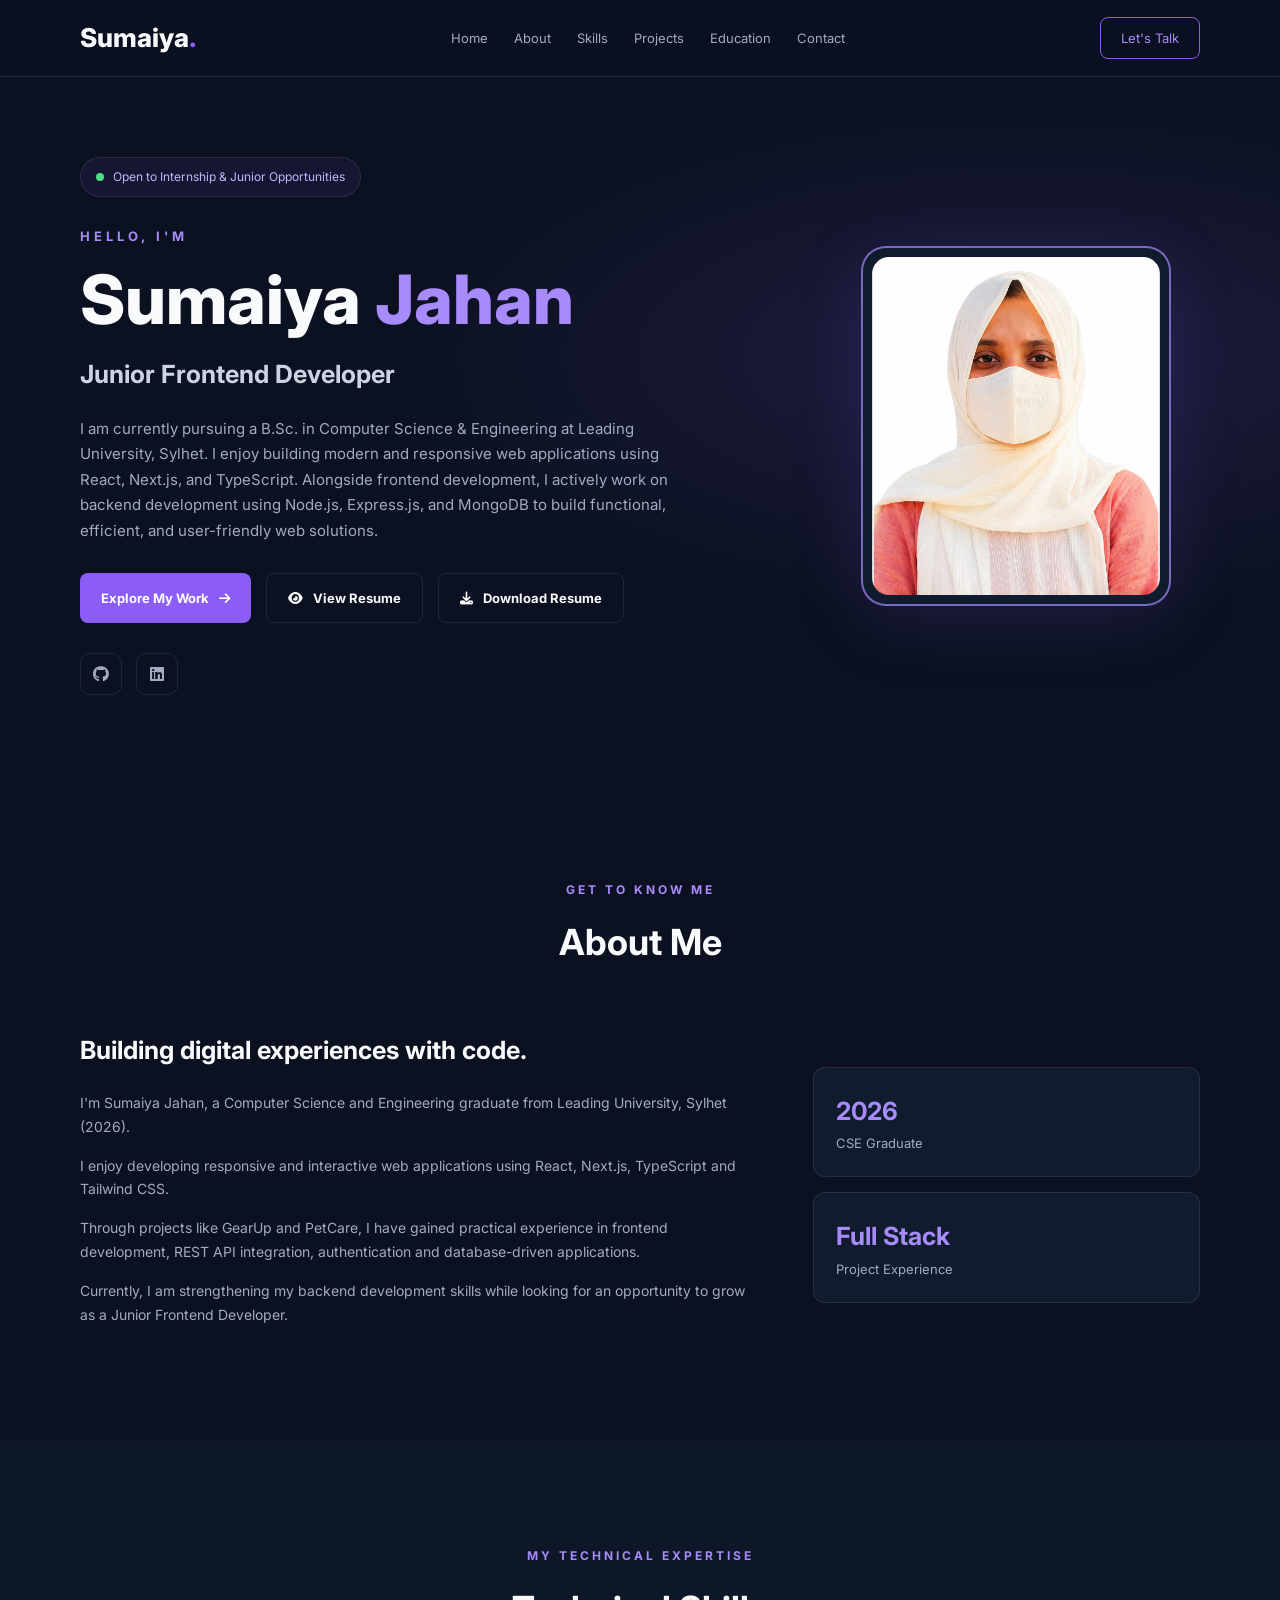
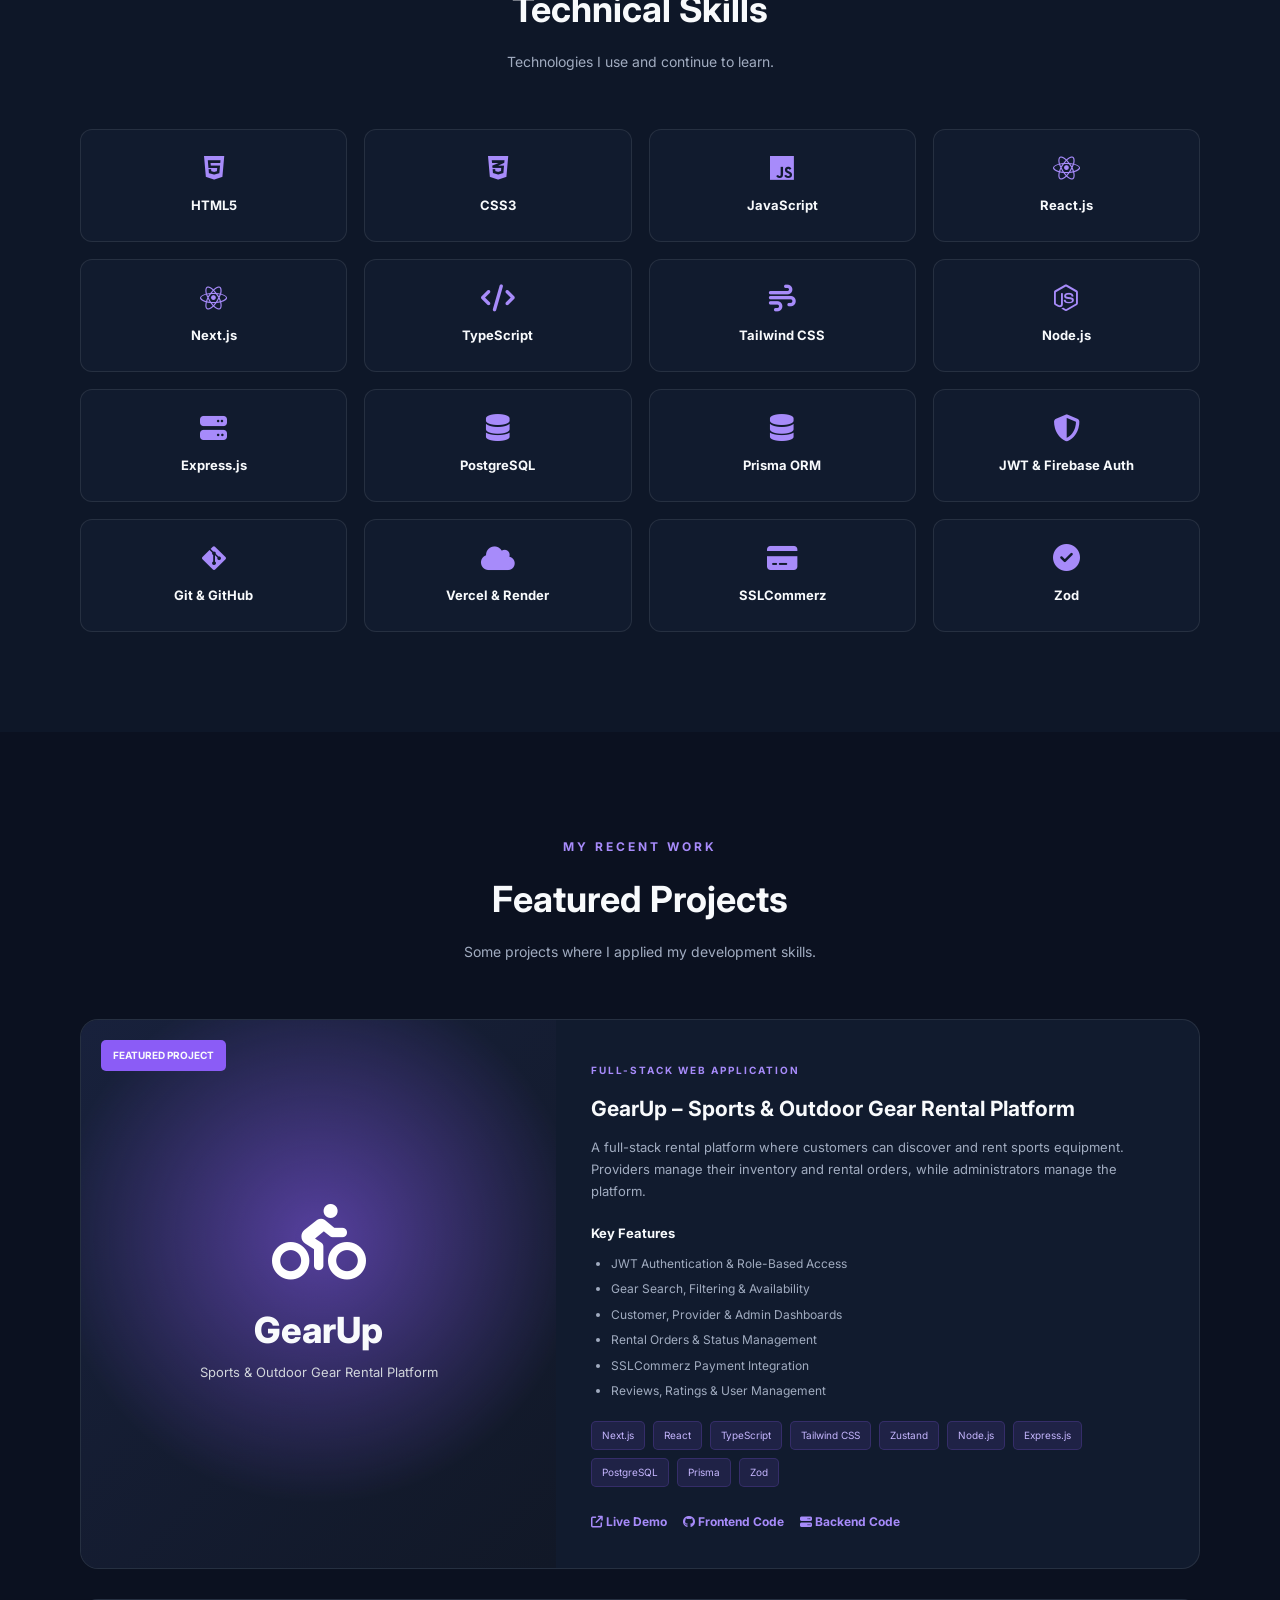
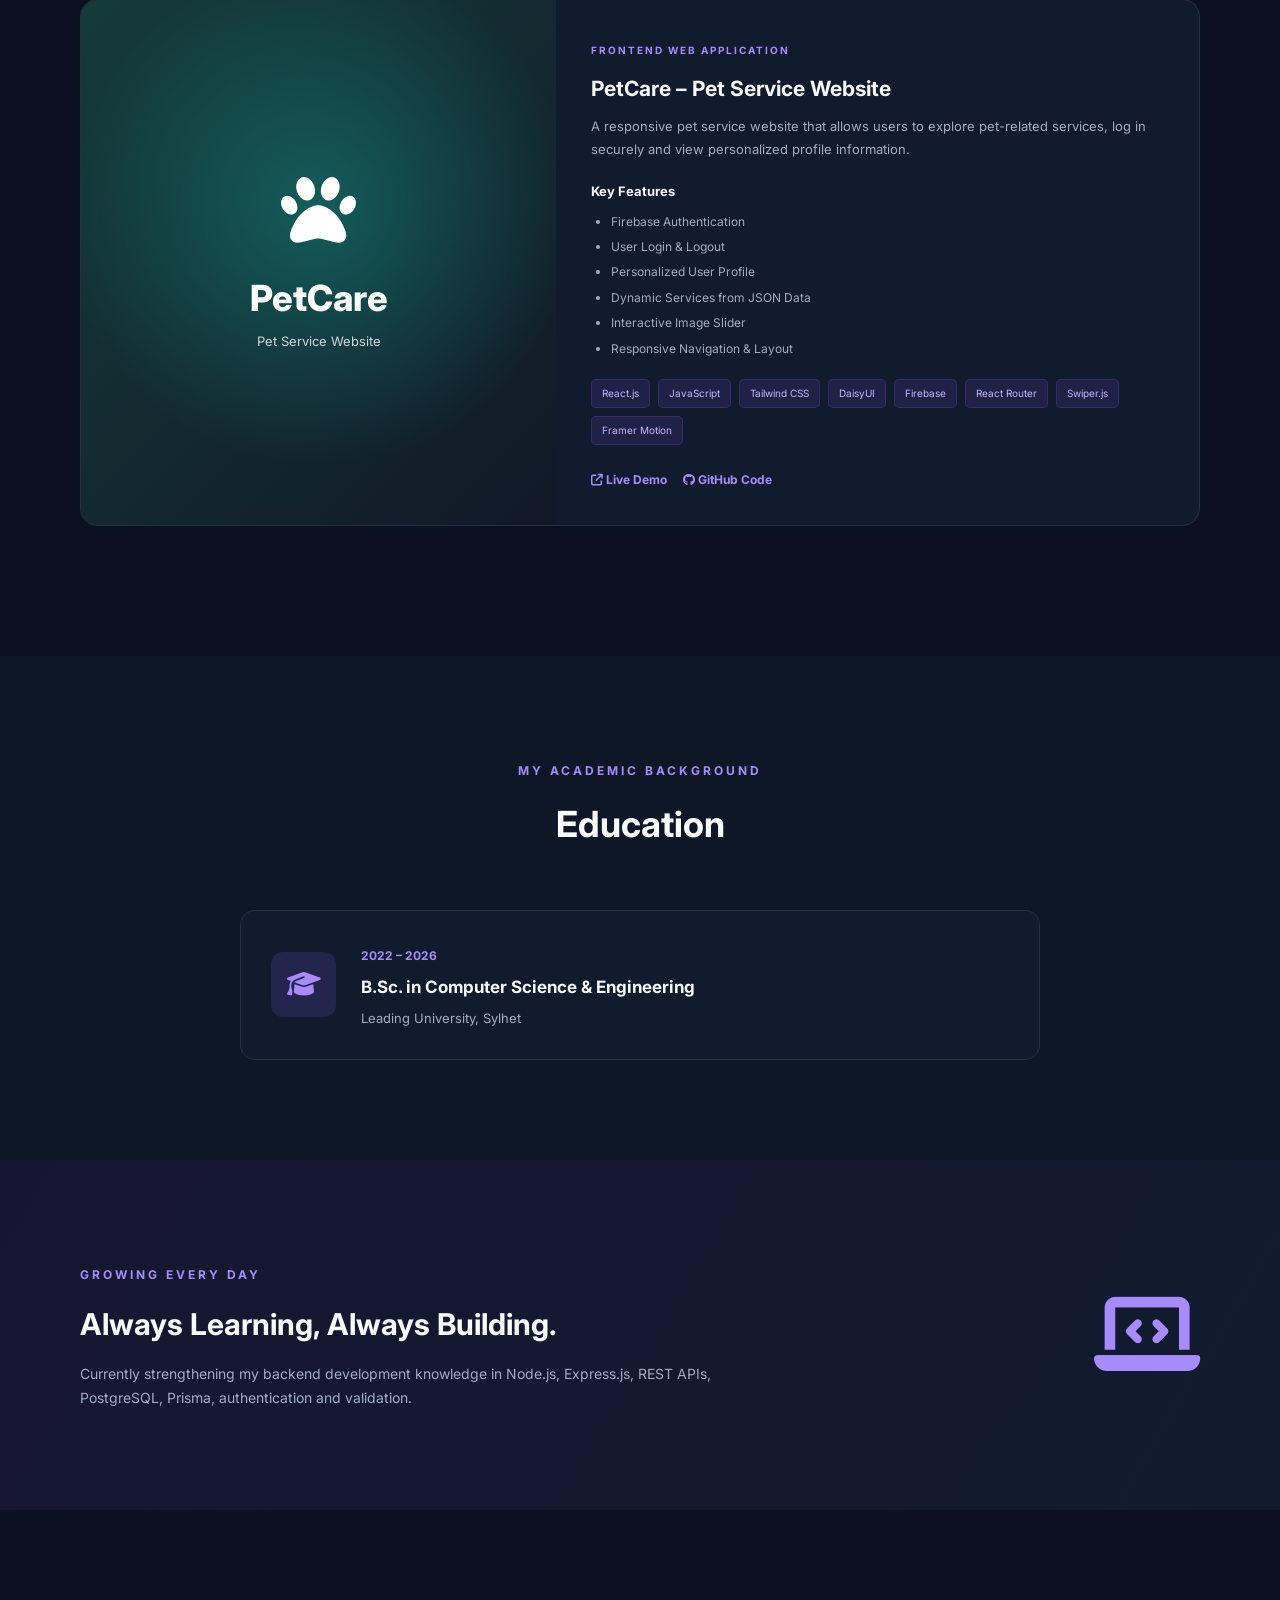
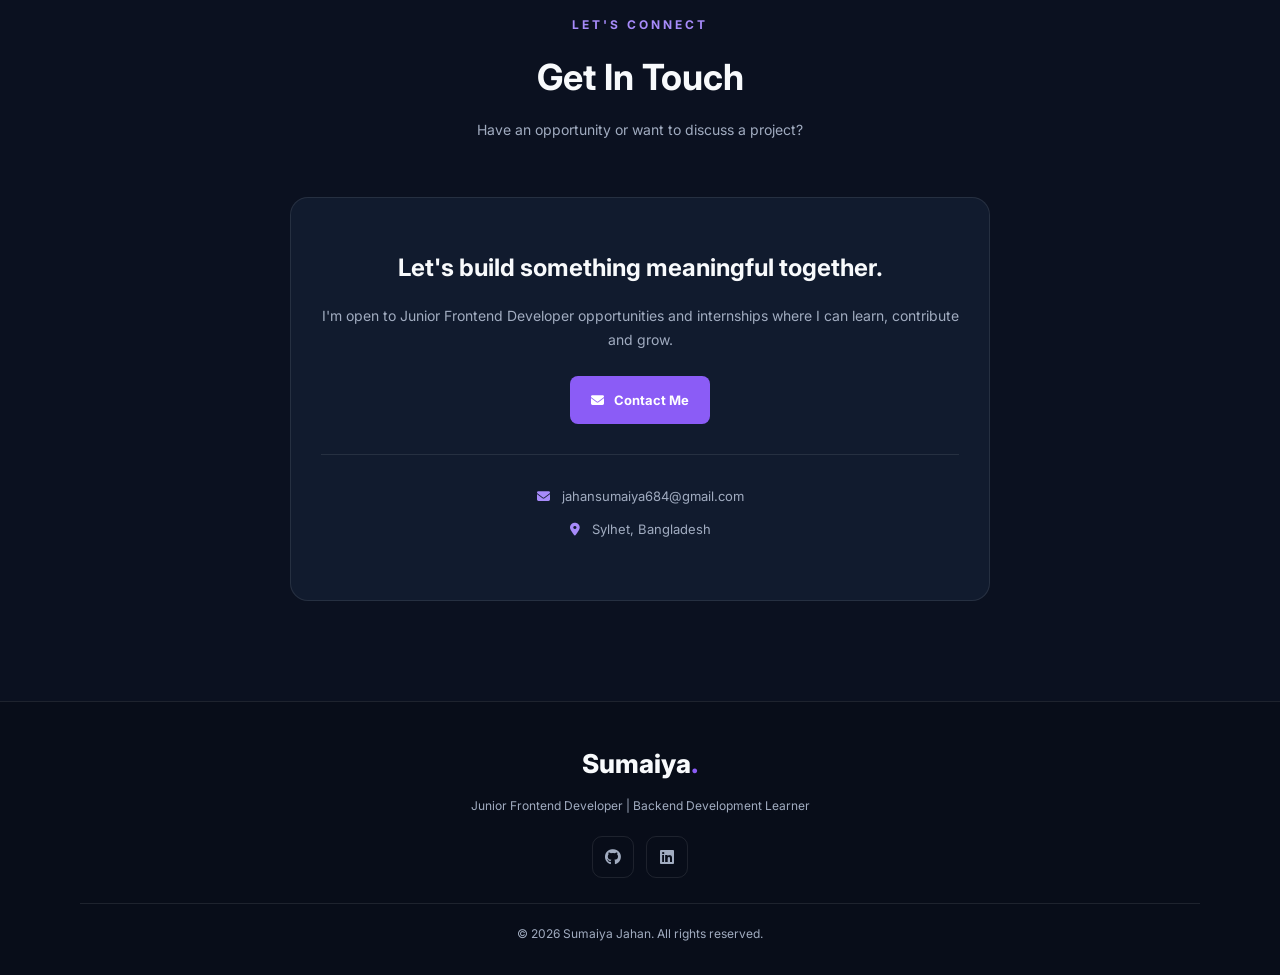
==== commit 837ed06b: "Update portfolio design and content" ====
--- a/index.html
+++ b/index.html
@@ -68,10 +68,12 @@
       <h2>Junior Frontend Developer</h2>
 
       <p class="hero-description">
-        A Computer Science and Engineering graduate passionate
-        about building responsive, user-friendly and modern web
-        applications using React, Next.js and TypeScript.
-        I also enjoy exploring backend development.
+        I am currently pursuing a B.Sc. in Computer Science & Engineering
+  at Leading University, Sylhet. I enjoy building modern and
+  responsive web applications using React, Next.js, and TypeScript.
+  Alongside frontend development, I actively work on backend
+  development using Node.js, Express.js, and MongoDB to build
+  functional, efficient, and user-friendly web solutions.
       </p>
 
       <div class="hero-buttons">
@@ -133,17 +135,10 @@
           alt="Sumaiya Jahan - Junior Frontend Developer">
       </div>
 
-      <div class="floating-card">
-        <i class="fa-solid fa-code"></i>
-        <div>
-          <strong>2026 Graduate</strong>
-          <small>Computer Science & Engineering</small>
-        </div>
-      </div>
-
-    </div>
-
-  </div>
+      
+    
+
+  
 </section>
 
 
@@ -473,10 +468,10 @@
         </div>
 
         <div>
-          <span class="education-year">2026</span>
-          <h3>Bachelor of Science in Computer Science & Engineering</h3>
-          <p>Leading University, Sylhet</p>
-          <span class="education-status">Graduated</span>
+          <span class="education-year">2022 – 2026</span>
+<h3>B.Sc. in Computer Science & Engineering</h3>
+<p>Leading University, Sylhet</p>
+         
         </div>
 
       </div>
